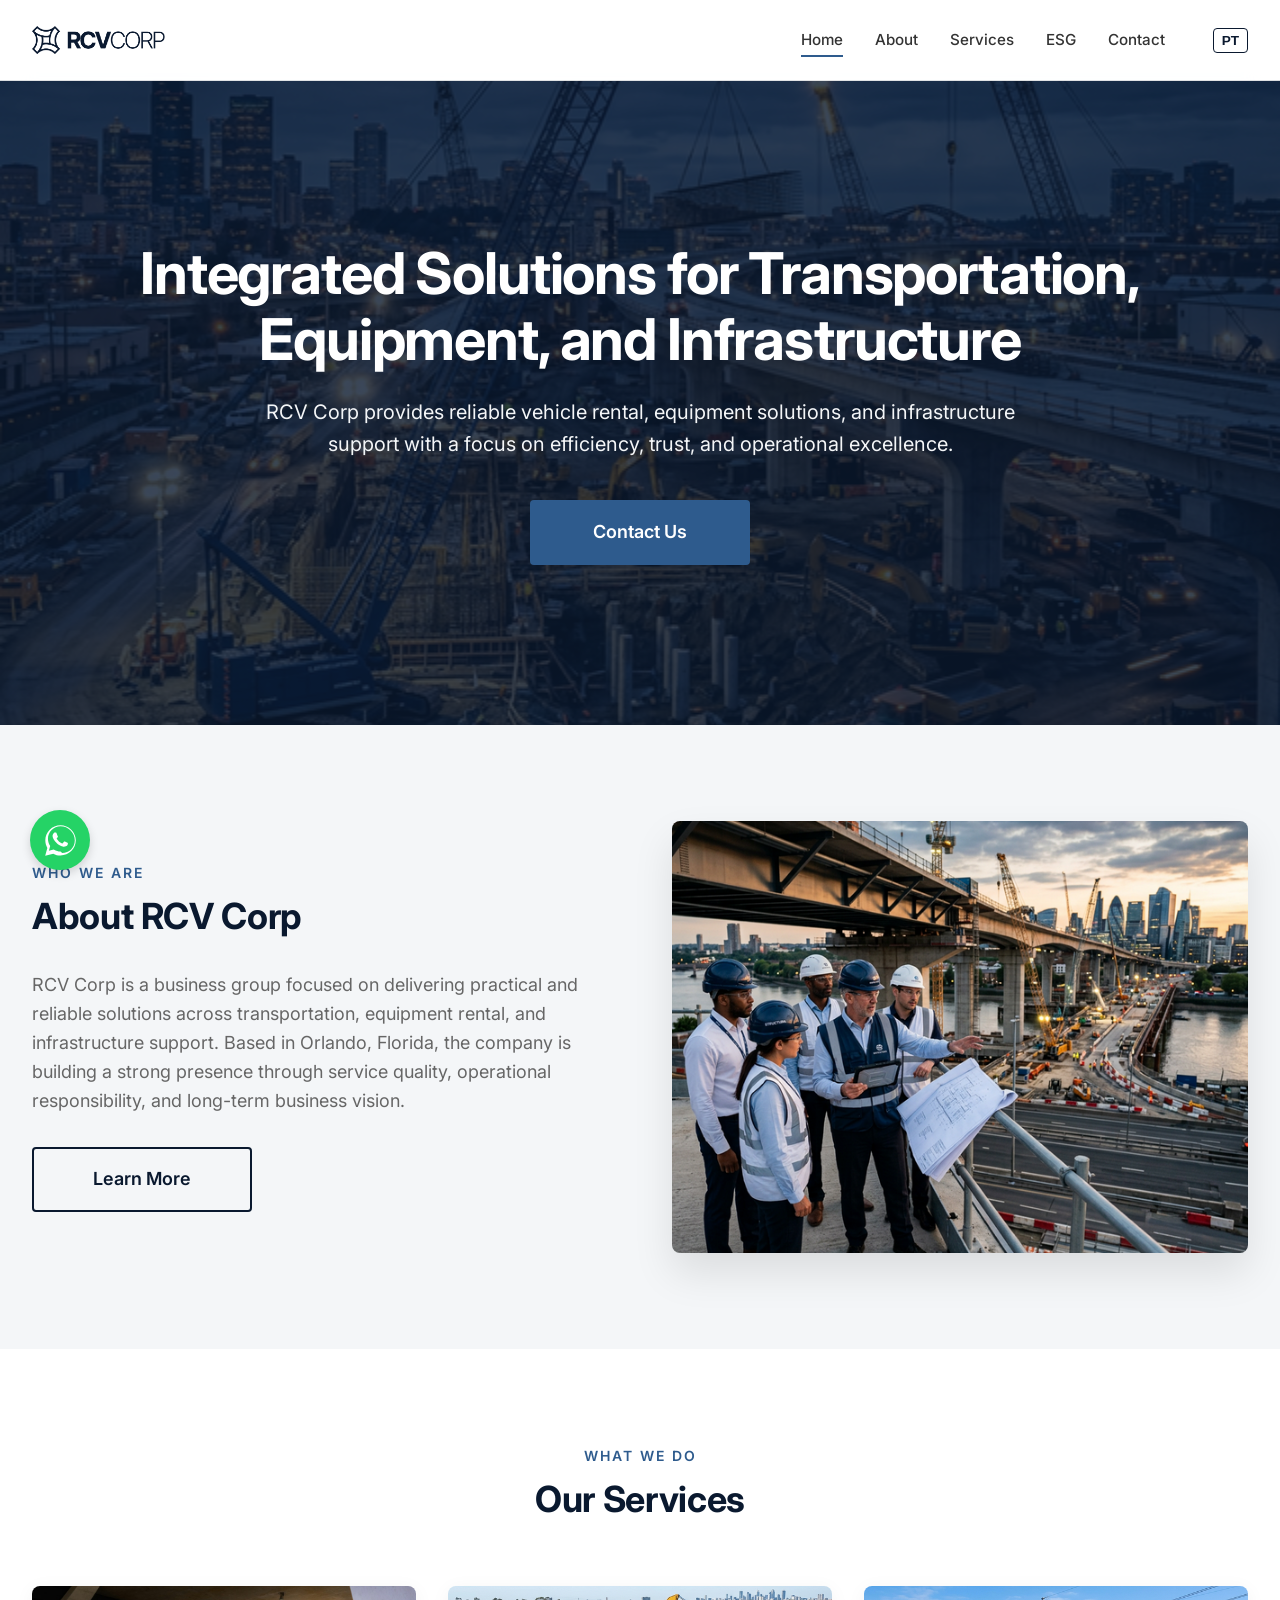
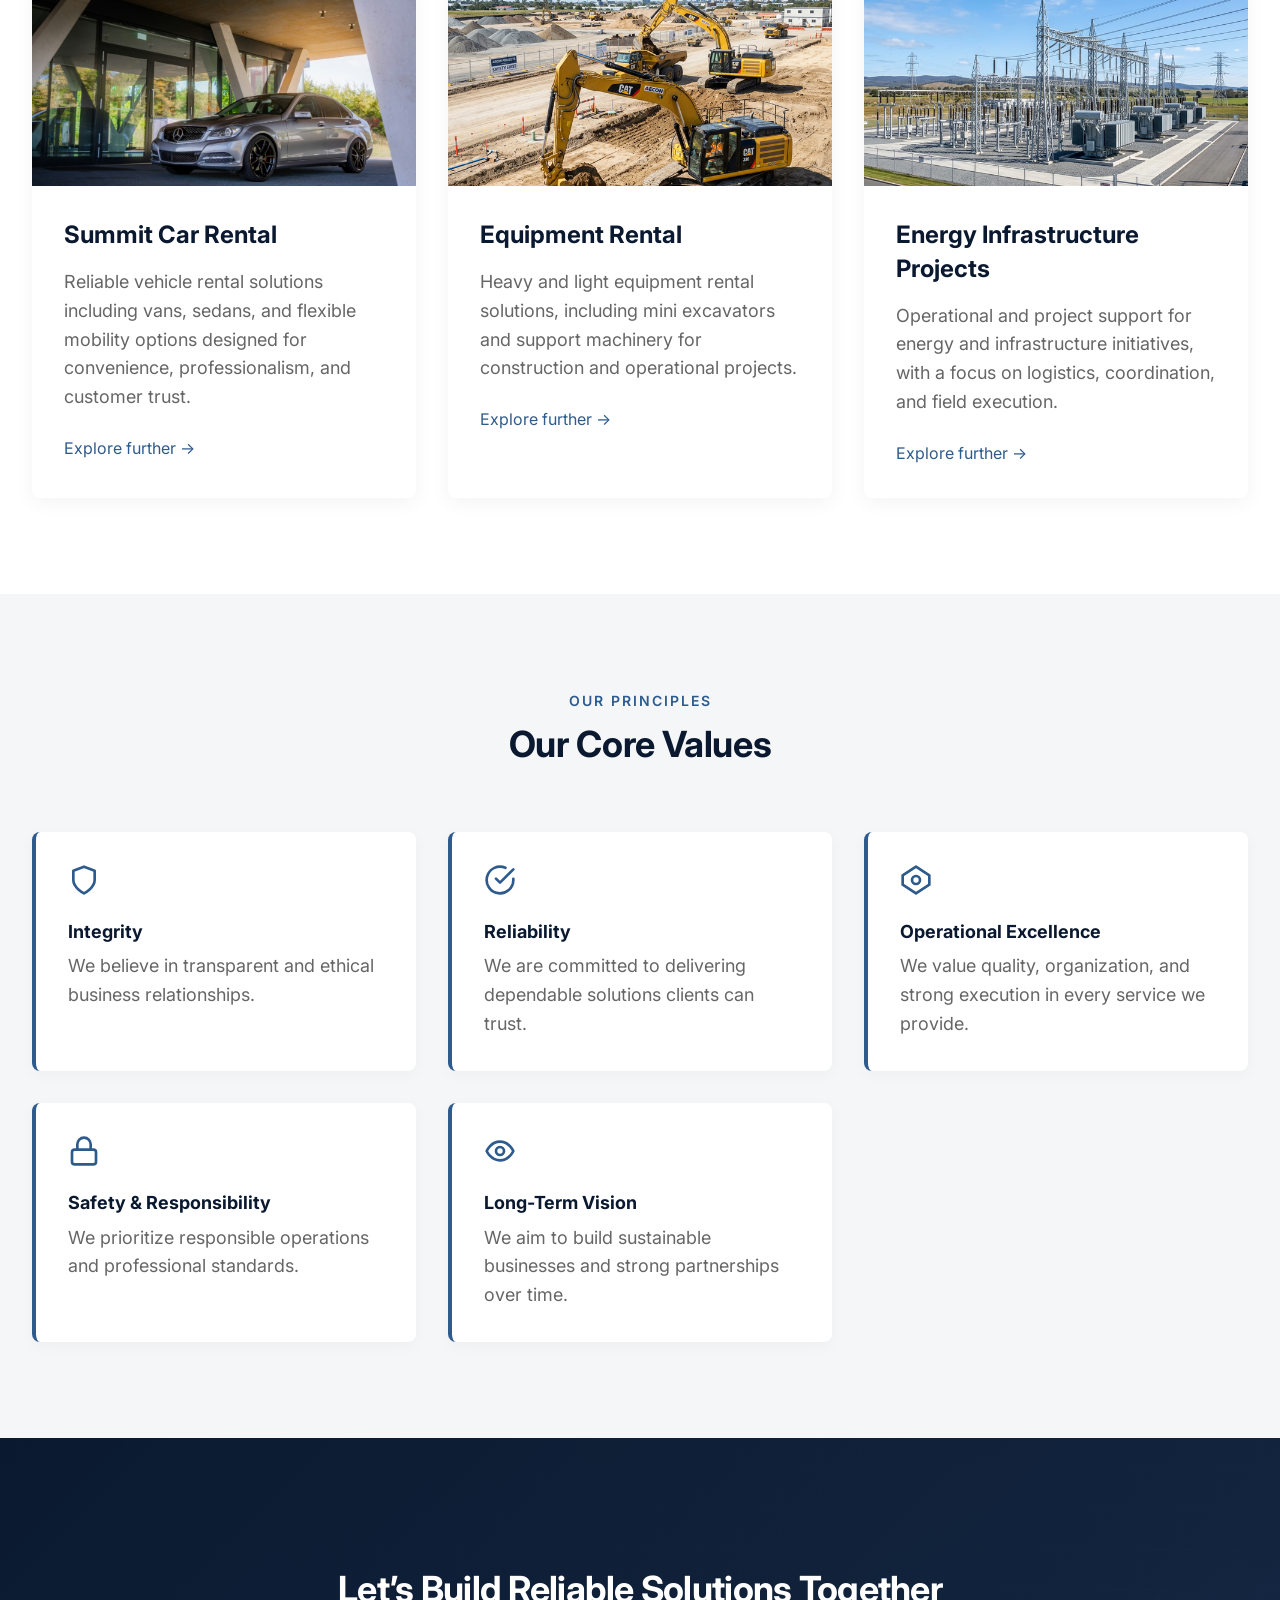
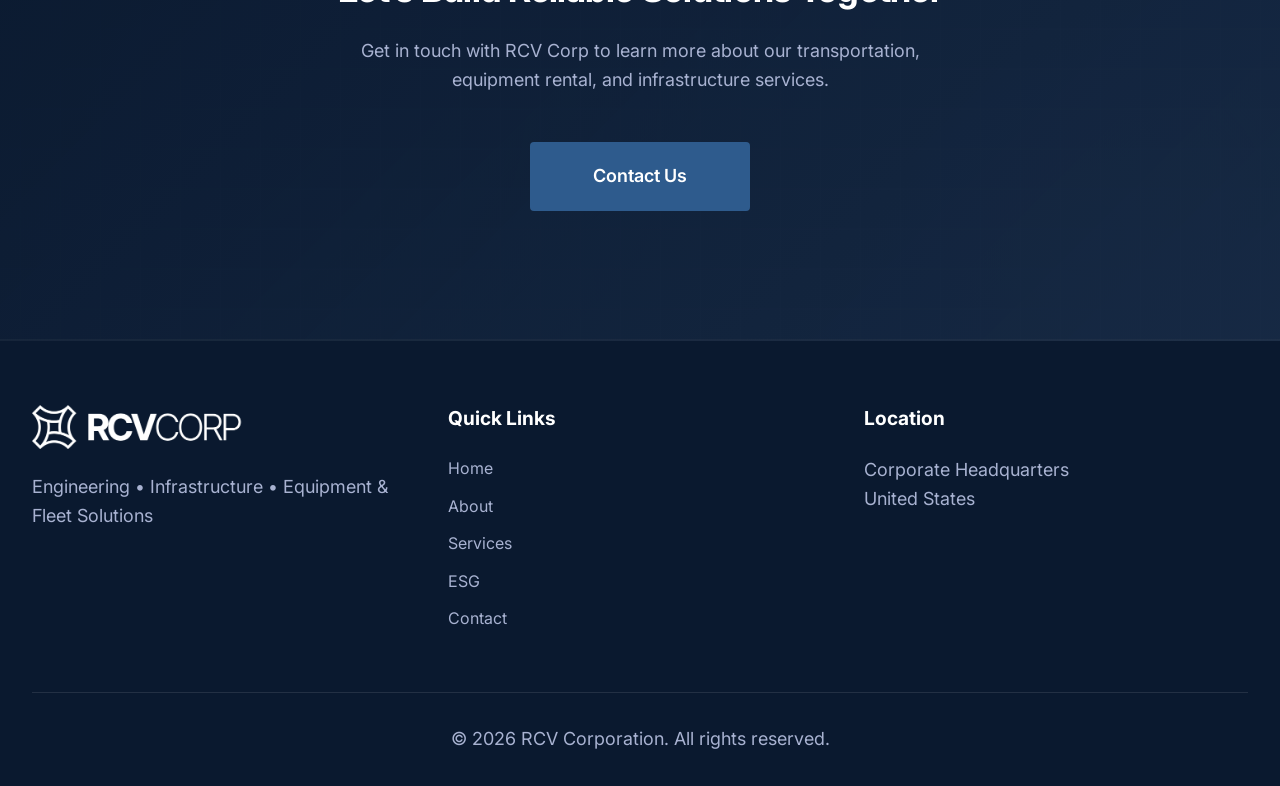
==== index.html @ 4ef2f4cd "summit" ====
<!DOCTYPE html>
<html lang="en">
<head>
  <meta charset="UTF-8">
  <meta name="viewport" content="width=device-width, initial-scale=1.0">
  <title>RCV Corporation - Engineering, Infrastructure & Operations</title>
  <meta name="description" content="Professional solutions in infrastructure, engineering, equipment rental, and operational support for energy and construction projects.">
  <link rel="stylesheet" href="styles.css">
</head>
<body>

  <!-- Header -->
  <header>
    <div class="container nav-container">
      <a href="index.html" class="logo"><img src="images/logo-dark.png" alt="RCV Corp"></a>
      <button class="mobile-menu-btn" aria-label="Toggle Menu">☰</button>
      <nav class="nav-links">
        <a href="index.html" class="active" data-i18n="nav_home">Home</a>
        <a href="about.html" data-i18n="nav_about">About</a>
        <div class="dropdown">
          <a href="services.html" data-i18n="nav_services" style="display: flex; align-items: center; gap: 4px;">Services <svg style="width: 10px; height: 10px; fill: currentColor; margin-top: 2px;" xmlns="http://www.w3.org/2000/svg" viewBox="0 0 320 512"><path d="M137.4 374.6c12.5 12.5 32.8 12.5 45.3 0l128-128c9.2-9.2 11.9-22.9 6.9-34.9s-16.6-19.8-29.6-19.8L32 192c-12.9 0-24.6 7.8-29.6 19.8s-2.2 25.7 6.9 34.9l128 128z"/></svg></a>
          <div class="dropdown-content">
            <a href="summit.html" data-i18n="nav_srv_summit">Summit</a>
            <a href="services.html#equipment" data-i18n="nav_srv_equip">RCV Corp Equipment Rental</a>
            <a href="services.html#infrastructure" data-i18n="nav_srv_infra">RCV Infrastructure and Engineering</a>
            <a href="services.html#energy" data-i18n="nav_srv_energy">RCV Energy Projects</a>
          </div>
        </div>
        <a href="esg.html" data-i18n="nav_esg">ESG</a>
        <a href="contact.html" data-i18n="nav_contact">Contact</a>
        <button class="lang-toggle">PT</button>
      </nav>
    </div>
  </header>

  <!-- Hero Section -->
  <section class="hero" style="margin-top: 80px; position: relative; padding: 10rem 0; background: linear-gradient(rgba(10, 25, 47, 0.8), rgba(10, 25, 47, 0.8)), url('images/hero_home.png') center/cover; color: var(--white); text-align: center;">
    <div class="container fade-in-up">
      <h1 class="hero-title" data-i18n="hero_title" style="color: var(--white); margin-bottom: 1.5rem; margin-left: auto; margin-right: auto; width: 100%;">
        Engineering • Infrastructure • Equipment & Fleet Solutions
      </h1>
      <p class="hero-subtitle" data-i18n="hero_subtitle" style="max-width: 800px; margin: 0 auto 2.5rem; color: var(--light-gray);">
        Professional solutions in infrastructure, engineering, equipment rental, and operational support for energy and construction projects.
      </p>
      <div class="hero-buttons" style="display: flex; gap: 1rem; justify-content: center; flex-wrap: wrap;">
        <a href="contact.html" class="btn btn-primary btn-lg" data-i18n="btn_contact" style="background-color: var(--accent);">Contact Us</a>
      </div>
    </div>
  </section>

  <!-- Company Overview Section -->
  <section class="bg-light">
    <div class="container">
      <div class="grid-2 align-center gap-4">
        <div class="fade-in-up">
          <span class="section-subtitle" data-i18n="home_who">Who We Are</span>
          <h2 class="section-title" data-i18n="home_about_title">About RCV Corporation</h2>
          <p data-i18n="home_about_text_1" style=" color: var(--text-muted); margin-bottom: 2rem;">
            RCV Corp is a business group focused on delivering practical and reliable solutions across transportation, equipment rental, and infrastructure support. Based in Orlando, Florida, the company is building a strong presence through service quality, operational responsibility, and long-term business vision.
          </p>
          <a href="about.html" class="btn btn-outline" data-i18n="btn_learn_more">Learn More</a>
        </div>
        <div class="fade-in-up" style="border-radius: 8px; overflow: hidden; box-shadow: 0 20px 40px rgba(0,0,0,0.1);">
          <img src="images/company_overview.png" alt="RCV Corporation Overview" style="width: 100%; height: auto; object-fit: cover; aspect-ratio: 4/3;">
        </div>
      </div>
    </div>
  </section>

  <!-- Services Overview Section -->
  <section>
    <div class="container">
      <div class="text-center fade-in-up" style="margin-bottom: 4rem;">
        <span class="section-subtitle" data-i18n="home_what">What We Do</span>
        <h2 class="section-title" data-i18n="home_services_title">Our Services</h2>
      </div>
      
      <div class="grid-3">
        
        <!-- Service 1 -->
        <div class="service-card fade-in-up" style="background: var(--white); border-radius: 8px; overflow: hidden; box-shadow: 0 4px 20px rgba(0,0,0,0.05); transition: var(--transition);">
          <img src="images/service_fleet.jpg" alt="Summit Car Rental" style="height: 200px; width: 100%; object-fit: cover;">
          <div style="padding: 2rem;">
            <h3 data-i18n="srv_car_title" style="margin-bottom: 1rem;">Summit Car Rental</h3>
            <p data-i18n="srv_car_text" style="color: var(--text-muted); margin-bottom: 1.5rem;">Reliable vehicle rental solutions including vans, sedans, and flexible mobility options designed for convenience, professionalism, and customer trust.</p>
            <a href="summit.html" data-i18n="explore_further" style="color: var(--accent);">Explore further &rarr;</a>
          </div>
        </div>

        <!-- Service 2 -->
        <div class="service-card fade-in-up" style="background: var(--white); border-radius: 8px; overflow: hidden; box-shadow: 0 4px 20px rgba(0,0,0,0.05); transition: var(--transition); transition-delay: 0.1s;">
          <img src="images/service_equip.png" alt="Equipment Rental" style="height: 200px; width: 100%; object-fit: cover;">
          <div style="padding: 2rem;">
            <h3 data-i18n="srv_equip_title" style="margin-bottom: 1rem;">Equipment Rental</h3>
            <p data-i18n="srv_equip_text" style="color: var(--text-muted); margin-bottom: 1.5rem;">Heavy and light equipment rental solutions, including mini excavators and support machinery for construction, operational, and field projects.</p>
            <a href="services.html" data-i18n="explore_further" style="color: var(--accent);">Explore further &rarr;</a>
          </div>
        </div>

        <!-- Service 3 -->
        <div class="service-card fade-in-up" style="background: var(--white); border-radius: 8px; overflow: hidden; box-shadow: 0 4px 20px rgba(0,0,0,0.05); transition: var(--transition); transition-delay: 0.2s;">
          <img src="images/service_energy.png" alt="Energy Infrastructure Projects" style="height: 200px; width: 100%; object-fit: cover;">
          <div style="padding: 2rem;">
            <h3 data-i18n="srv_energy_proj_title" style="margin-bottom: 1rem;">Energy Infrastructure Projects</h3>
            <p data-i18n="srv_energy_proj_text" style="color: var(--text-muted); margin-bottom: 1.5rem;">Operational and project support for energy and infrastructure initiatives, with a focus on logistics, coordination, and field execution.</p>
            <a href="services.html" data-i18n="explore_further" style="color: var(--accent);">Explore further &rarr;</a>
          </div>
        </div>

      </div>
    </div>
  </section>

  <!-- Corporate Values Section -->
  <section class="bg-light" style="padding: 6rem 0;">
    <div class="container fade-in-up">
      <div class="text-center" style="margin-bottom: 4rem;">
        <span class="section-subtitle" data-i18n="home_principles">Our Principles</span>
        <h2 class="section-title" data-i18n="home_values_title">Our Core Values</h2>
      </div>
      
      <div class="grid-3">
        <div class="value-card" style="padding: 2rem; background: var(--white); border-radius: 8px; border-left: 4px solid var(--accent); box-shadow: 0 4px 15px rgba(0,0,0,0.03);">
          <svg viewBox="0 0 24 24" style="width:32px;height:32px;fill:none;stroke:var(--accent);stroke-width:2;stroke-linecap:round;stroke-linejoin:round;margin-bottom:1rem;"><path d="M12 22s8-4 8-10V5l-8-3-8 3v7c0 6 8 10 8 10z"></path></svg>
          <h4 data-i18n="val_integrity" style=" margin-bottom: 0.5rem;">Integrity</h4>
          <p data-i18n="val_integrity_text" style="color: var(--text-muted);">We believe in transparent and ethical business relationships.</p>
        </div>
        <div class="value-card" style="padding: 2rem; background: var(--white); border-radius: 8px; border-left: 4px solid var(--accent); box-shadow: 0 4px 15px rgba(0,0,0,0.03);">
          <svg viewBox="0 0 24 24" style="width:32px;height:32px;fill:none;stroke:var(--accent);stroke-width:2;stroke-linecap:round;stroke-linejoin:round;margin-bottom:1rem;"><path d="M22 11.08V12a10 10 0 1 1-5.93-9.14"></path><polyline points="22 4 12 14.01 9 11.01"></polyline></svg>
          <h4 data-i18n="val_reliability" style=" margin-bottom: 0.5rem;">Reliability</h4>
          <p data-i18n="val_reliability_text" style="color: var(--text-muted);">We are committed to delivering dependable solutions clients can trust.</p>
        </div>
        <div class="value-card" style="padding: 2rem; background: var(--white); border-radius: 8px; border-left: 4px solid var(--accent); box-shadow: 0 4px 15px rgba(0,0,0,0.03);">
          <svg viewBox="0 0 24 24" style="width:32px;height:32px;fill:none;stroke:var(--accent);stroke-width:2;stroke-linecap:round;stroke-linejoin:round;margin-bottom:1rem;"><polygon points="12 2 22 8.5 22 15.5 12 22 2 15.5 2 8.5 12 2"></polygon><circle cx="12" cy="12" r="3"></circle></svg>
          <h4 data-i18n="val_op_exc" style=" margin-bottom: 0.5rem;">Operational Excellence</h4>
          <p data-i18n="val_op_exc_text" style="color: var(--text-muted);">We value quality, organization, and strong execution in every service we provide.</p>
        </div>
        <div class="value-card" style="padding: 2rem; background: var(--white); border-radius: 8px; border-left: 4px solid var(--accent); box-shadow: 0 4px 15px rgba(0,0,0,0.03);">
          <svg viewBox="0 0 24 24" style="width:32px;height:32px;fill:none;stroke:var(--accent);stroke-width:2;stroke-linecap:round;stroke-linejoin:round;margin-bottom:1rem;"><rect x="3" y="11" width="18" height="11" rx="2" ry="2"></rect><path d="M7 11V7a5 5 0 0 1 10 0v4"></path></svg>
          <h4 data-i18n="val_safety" style=" margin-bottom: 0.5rem;">Safety & Responsibility</h4>
          <p data-i18n="val_safety_text" style="color: var(--text-muted);">We prioritize responsible operations and professional standards.</p>
        </div>
        <div class="value-card" style="padding: 2rem; background: var(--white); border-radius: 8px; border-left: 4px solid var(--accent); box-shadow: 0 4px 15px rgba(0,0,0,0.03);">
          <svg viewBox="0 0 24 24" style="width:32px;height:32px;fill:none;stroke:var(--accent);stroke-width:2;stroke-linecap:round;stroke-linejoin:round;margin-bottom:1rem;"><path d="M2 12s3-7 10-7 10 7 10 7-3 7-10 7-10-7-10-7z"></path><circle cx="12" cy="12" r="3"></circle></svg>
          <h4 data-i18n="val_vision" style=" margin-bottom: 0.5rem;">Long-Term Vision</h4>
          <p data-i18n="val_vision_text" style="color: var(--text-muted);">We aim to build sustainable businesses and strong partnerships over time.</p>
        </div>
      </div>
    </div>
  </section>

  <!-- CTA Section -->
  <section class="cta-section">
    <div class="container fade-in-up">
      <h2 class="cta-title" data-i18n="cta_title">Let's Build Reliable Solutions Together</h2>
      <p class="cta-text" data-i18n="cta_text">
        Get in touch with RCV Corp to learn more about our transportation, equipment rental, and infrastructure services.
      </p>
      <a href="contact.html" data-i18n="btn_contact" class="btn btn-primary btn-cta">Contact Us</a>
    </div>
  </section>

  <!-- Footer -->
  <footer>
    <div class="container">
      <div class="footer-grid">
        <div class="footer-col">
          <img src="images/logo-light.png" alt="RCV Corp" style="height: 44px; width: auto; margin-bottom: 1.5rem; display: block;">
          <p data-i18n="footer_tagline">Engineering • Infrastructure • Equipment & Fleet Solutions</p>
        </div>
        <div class="footer-col">
          <h4 data-i18n="footer_links">Quick Links</h4>
          <div class="footer-links">
            <a href="index.html" data-i18n="nav_home">Home</a>
            <a href="about.html" data-i18n="nav_about">About</a>
            <a href="services.html" data-i18n="nav_services">Services</a>
            <a href="esg.html" data-i18n="nav_esg">ESG</a>
            <a href="contact.html" data-i18n="nav_contact">Contact</a>
          </div>
        </div>
        <div class="footer-col">
          <h4 data-i18n="footer_location">Location</h4>
          <p data-i18n="footer_address">Corporate Headquarters<br>United States</p>
        </div>
      </div>
      <div class="footer-bottom">
        <p data-i18n="footer_rights">&copy; 2026 RCV Corporation. All rights reserved.</p>
      </div>
    </div>
  </footer>

  <!-- WhatsApp Widget -->
  <a href="https://wa.me/15551234567" class="whatsapp-widget" target="_blank" rel="noopener noreferrer" aria-label="Chat on WhatsApp">
    <svg xmlns="http://www.w3.org/2000/svg" viewBox="0 0 448 512"><path d="M380.9 97.1C339 55.1 283.2 32 223.9 32c-122.4 0-222 99.6-222 222 0 39.1 10.2 77.3 29.6 111L0 480l117.7-30.9c32.4 17.7 68.9 27 106.1 27h.1c122.3 0 224.1-99.6 224.1-222 0-59.3-25.2-115-67.1-157zM223.9 416.3c-32.9 0-65.1-8.9-93.3-25.6l-6.7-4-69.4 18.2 18.6-67.6-4.4-7c-18.4-29.2-28-63.1-28-98.3 0-101.4 82.5-184 184-184 55.7 0 108.1 21.7 147.5 61.1 39.4 39.4 61.1 91.8 61.1 147.5 0 101.4-82.5 184-184.1 184zM324.7 289.8c-5.5-2.8-32.6-16.1-37.7-18-5.1-1.9-8.8-2.8-12.5 2.8-3.7 5.5-14.3 18-17.5 21.7-3.2 3.7-6.5 4.1-12 1.4-5.5-2.8-23.3-8.6-44.4-27.5-16.4-14.7-27.5-32.9-30.7-38.4-3.2-5.5-.3-8.5 2.5-11.2 2.5-2.5 5.5-6.5 8.3-9.7 2.8-3.2 3.7-5.5 5.5-9.2 1.8-3.7.9-7-4.1-12.5-1.4-1.4-12.5-30.1-17.1-41.2-4.5-10.8-9.1-9.3-12.5-9.5-3.2-.2-6.9-.2-10.6-.2-3.7 0-9.7 1.4-14.7 6.9-5 5.5-19.3 18.9-19.3 46 0 27.1 19.8 53.3 22.5 57 2.8 3.7 38.9 59.5 94.2 83.3 13.2 5.7 23.5 9.1 31.6 11.6 13.2 4.2 25.2 3.6 34.8 2.2 10.6-1.6 32.6-13.3 37.2-26.2 4.6-12.9 4.6-24 3.2-26.2-1.4-2.2-5.1-3.6-10.6-6.4z"/></svg>
  </a>

  <script src="translations.js"></script>
  <script src="script.js"></script>
</body>
</html>
---- styles.css ----
@import url('https://fonts.googleapis.com/css2?family=Inter:wght@300;400;500;600;700;800&display=swap');

:root {
  --primary: #0a192f;
  --secondary: #172a45;
  --accent: #2e5b8d;
  --light-gray: #f4f6f8;
  --medium-gray: #a8b2d1;
  --white: #ffffff;
  --text-main: #333333;
  --text-muted: #666666;
  --transition: all 0.3s cubic-bezier(0.4, 0, 0.2, 1);
  --font-main: 'Inter', sans-serif;
}

* {
  margin: 0;
  padding: 0;
  box-sizing: border-box;
}

html {
  scroll-behavior: smooth;
}

body {
  font-family: var(--font-main);
  background-color: var(--white);
  color: var(--text-main);
  line-height: 1.6;
  overflow-x: hidden;
}

h1, h2, h3, h4, h5, h6 {
  color: var(--primary);
  font-weight: 700;
  line-height: 1.2;
  text-wrap: balance;
}

h1, .text-h1 {
  font-size: clamp(2rem, 5vw, 3.5rem);
  line-height: 1.15;
  letter-spacing: -0.02em;
}

h2, .text-h2 {
  font-size: clamp(1.75rem, 4vw, 2.25rem);
  line-height: 1.3;
  letter-spacing: -0.01em;
}

h3, .text-h3 {
  font-size: clamp(1.25rem, 3vw, 1.5rem);
  line-height: 1.4;
}

h4, .text-h4 {
  font-size: 1.125rem;
  line-height: 1.4;
}

p, .text-body {
  font-size: clamp(1rem, 1.5vw, 1.125rem);
  line-height: 1.6;
}

small, .text-small {
  font-size: 0.875rem;
  line-height: 1.5;
  color: var(--text-muted);
}

a {
  text-decoration: none;
  color: inherit;
  transition: var(--transition);
}

ul {
  list-style: none;
}

img {
  max-width: 100%;
  height: auto;
  display: block;
}

.container {
  width: 100%;
  max-width: 1280px;
  margin: 0 auto;
  padding: 0 2rem;
}

/* Typography */
.text-center { text-align: center; }
.section-subtitle {
  display: block;
  font-size: 0.875rem;
  font-weight: 600;
  text-transform: uppercase;
  letter-spacing: 2px;
  color: var(--accent);
  margin-bottom: 0.5rem;
}

.section-title {
  font-size: clamp(1.75rem, 4vw, 2.25rem);
  margin-bottom: 2rem;
  position: relative;
  text-wrap: balance;
}

h1.section-title {
  font-size: clamp(2rem, 5vw, 3.5rem);
}

.hero-title {
  font-size: clamp(2rem, 4.5vw, 4rem);
  line-height: 1.15;
  letter-spacing: -0.02em;
}

.hero-subtitle {
  font-size: clamp(1.125rem, 2vw, 1.25rem);
  line-height: 1.6;
  text-wrap: balance;
}


/* Buttons */
.btn {
  display: inline-flex;
  align-items: center;
  justify-content: center;
  padding: 1rem 2rem;
  font-size: 1.125rem;
  font-weight: 600;
  border-radius: 4px;
  cursor: pointer;
  border: none;
  transition: var(--transition);
  text-align: center;
  min-width: 220px;
}

.btn-primary {
  background-color: var(--primary);
  color: var(--white);
}

.btn-primary:hover {
  background-color: var(--accent);
  transform: translateY(-2px);
  box-shadow: 0 4px 12px rgba(10, 25, 47, 0.2);
}

.btn-outline {
  background-color: transparent;
  color: var(--primary);
  border: 2px solid var(--primary);
}

.btn-outline:hover {
  background-color: var(--primary);
  color: var(--white);
}

.btn-lg {
  padding: 1.125rem 2.5rem;
  font-size: 1.125rem;
}

.btn-outline-light {
  border-color: rgba(255,255,255,0.4);
  color: var(--white);
}

.btn-outline-light:hover {
  background-color: var(--white);
  color: var(--primary);
  border-color: var(--white);
}

/* Header & Nav */
header {
  position: fixed;
  top: 0;
  left: 0;
  width: 100%;
  background-color: rgba(255, 255, 255, 0.85);
  backdrop-filter: blur(16px);
  -webkit-backdrop-filter: blur(16px);
  z-index: 1000;
  border-bottom: 1px solid rgba(0,0,0,0.05);
  box-shadow: none;
  transition: var(--transition);
}

header.scrolled {
  padding: 0;
  box-shadow: 0 4px 6px rgba(0,0,0,0.05);
}

.nav-container {
  display: flex;
  justify-content: space-between;
  align-items: center;
  height: 80px;
}

.logo {
  display: flex;
  align-items: center;
}

.logo img {
  height: 28px;
  width: auto;
}

.nav-links {
  display: flex;
  gap: 2rem;
}

.nav-links a {
  font-weight: 500;
  font-size: 0.95rem;
  position: relative;
}

.nav-links a::after {
  content: '';
  position: absolute;
  width: 0;
  height: 2px;
  bottom: -4px;
  left: 0;
  background-color: var(--accent);
  transition: var(--transition);
}

.nav-links a:hover::after,
.nav-links a.active::after {
  width: 100%;
}

/* Dropdown */
.dropdown {
  position: relative;
  display: inline-block;
}

.dropdown-content {
  display: none;
  position: absolute;
  top: 100%;
  left: 0;
  background-color: var(--white);
  min-width: 250px;
  box-shadow: 0 8px 16px rgba(0,0,0,0.1);
  z-index: 1000;
  border-radius: 4px;
  overflow: hidden;
  padding: 0.5rem 0;
}

.dropdown:hover .dropdown-content {
  display: block;
}

.dropdown-content a {
  color: var(--text-main);
  padding: 12px 16px;
  text-decoration: none;
  display: block;
  font-size: 0.9rem;
}

.dropdown-content a::after {
  content: none !important;
}

.dropdown-content a:hover {
  background-color: var(--light-gray);
  color: var(--accent);
}

.mobile-menu-btn {
  display: none;
  background: none;
  border: none;
  font-size: 1.5rem;
  cursor: pointer;
  color: var(--primary);
}

/* Global Sections */
section {
  padding: 6rem 0;
}

.bg-light {
  background-color: var(--light-gray);
}

/* CTA Section */
.cta-section {
  position: relative;
  background-color: var(--primary);
  color: var(--white);
  text-align: center;
  padding: 8rem 2rem;
  border-bottom: 2px solid rgba(255,255,255,0.05);
  /* Overlay + Grid Lines + Glowing Depth */
  background-image:
    linear-gradient(135deg, rgba(10, 25, 47, 0.96) 0%, rgba(23, 42, 69, 0.88) 100%),
    linear-gradient(rgba(255,255,255,0.04) 1px, transparent 1px),
    linear-gradient(90deg, rgba(255,255,255,0.04) 1px, transparent 1px),
    radial-gradient(circle at 15% 50%, rgba(46, 91, 141, 0.2) 0%, transparent 60%),
    radial-gradient(circle at 85% 80%, rgba(46, 91, 141, 0.15) 0%, transparent 50%);
  background-size: 100% 100%, 40px 40px, 40px 40px, 100% 100%, 100% 100%;
  background-position: center;
  overflow: hidden;
}

.cta-title {
  color: var(--white);
  margin-bottom: 1.5rem;
  letter-spacing: -0.02em;
}

.cta-text {
  color: var(--medium-gray);
  max-width: 600px;
  margin: 0 auto 3rem;
  font-size: 1.125rem;
}

.btn-cta {
  background-color: var(--accent);
  color: var(--white);
  padding: 1.25rem 3rem;
  font-size: 1.125rem;
  border-radius: 4px;
}
.btn-cta:hover {
  background-color: var(--white);
  color: var(--primary);
}

/* Footer */
footer {
  background-color: var(--primary);
  color: var(--white);
  padding: 4rem 0 2rem;
}

.footer-grid {
  display: grid;
  grid-template-columns: repeat(auto-fit, minmax(250px, 1fr));
  gap: 2rem;
  margin-bottom: 3rem;
}

.footer-col h4 {
  color: var(--white);
  font-size: 1.2rem;
  margin-bottom: 1.5rem;
}

.footer-col p {
  color: var(--medium-gray);
  margin-bottom: 1rem;
}

.footer-links a {
  display: block;
  color: var(--medium-gray);
  margin-bottom: 0.75rem;
}

.footer-links a:hover {
  color: var(--white);
  padding-left: 5px;
}

.footer-bottom {
  text-align: center;
  border-top: 1px solid rgba(255,255,255,0.1);
  padding-top: 2rem;
  color: var(--medium-gray);
  font-size: 0.875rem;
}

/* Animations */
.fade-in-up {
  opacity: 0;
  transform: translateY(30px);
  transition: opacity 0.8s ease-out, transform 0.8s ease-out;
}

.fade-in-up.appear {
  opacity: 1;
  transform: translateY(0);
}

/* Responsive */
@media (max-width: 768px) {
  .nav-links {
    display: none;
    position: absolute;
    top: 80px;
    left: 0;
    width: 100%;
    background: rgba(255, 255, 255, 0.98);
    backdrop-filter: blur(16px);
    -webkit-backdrop-filter: blur(16px);
    flex-direction: column;
    padding: 2rem;
    box-shadow: 0 10px 30px rgba(0,0,0,0.1);
    border-top: 1px solid rgba(0,0,0,0.05);
  }
  
  .nav-links.active {
    display: flex;
  }
  
  .dropdown-content {
    position: static;
    display: none;
    box-shadow: none;
    padding-left: 1rem;
    min-width: 100%;
    background: transparent;
  }
  
  .dropdown.active .dropdown-content {
    display: block;
  }
  
  .mobile-menu-btn {
    display: block;
  }

  .section-title {
    font-size: 2rem;
  }
}

@media (max-width: 600px) {
  .hero-buttons {
    flex-direction: column;
    width: 100%;
    padding: 0 1rem;
  }
  .hero-buttons .btn {
    width: 100%;
  }
  .service-card {
    margin-bottom: 1.5rem;
  }
  section {
    padding: 4rem 0;
  }
}

/* Responsive Grids */
.grid-2, .grid-3, .grid-4 {
  display: grid;
  gap: 2rem;
}

.grid-2 { grid-template-columns: repeat(2, 1fr); align-items: center; }
.grid-2.gap-4 { gap: 4rem; }
.grid-3 { grid-template-columns: repeat(auto-fit, minmax(300px, 1fr)); }
.grid-4 { grid-template-columns: repeat(auto-fit, minmax(280px, 1fr)); }

@media (max-width: 900px) {
  .grid-2 {
    grid-template-columns: 1fr;
    gap: 2rem;
  }
}

/* WhatsApp Widget */
.whatsapp-widget {
  position: fixed;
  bottom: 30px;
  left: 30px;
  width: 60px;
  height: 60px;
  background-color: #25d366;
  color: white;
  border-radius: 50%;
  display: flex;
  align-items: center;
  justify-content: center;
  box-shadow: 0 4px 10px rgba(0,0,0,0.15);
  z-index: 1000;
  transition: transform 0.3s ease;
  text-decoration: none;
}
.whatsapp-widget:hover {
  transform: scale(1.1);
  color: white;
}
.whatsapp-widget svg {
  width: 35px;
  height: 35px;
  fill: currentColor;
}

/* Language Toggle */
.lang-toggle {
  background: none;
  border: 1px solid var(--primary);
  color: var(--primary);
  padding: 0.25rem 0.5rem;
  font-size: 0.85rem;
  font-weight: 600;
  border-radius: 4px;
  cursor: pointer;
  margin-left: 1rem;
  transition: var(--transition);
}
.lang-toggle:hover {
  background: var(--primary);
  color: var(--white);
}

@media (max-width: 768px) {
  .lang-toggle {
    margin-left: 0;
    margin-top: 1rem;
    align-self: flex-start;
  }
}
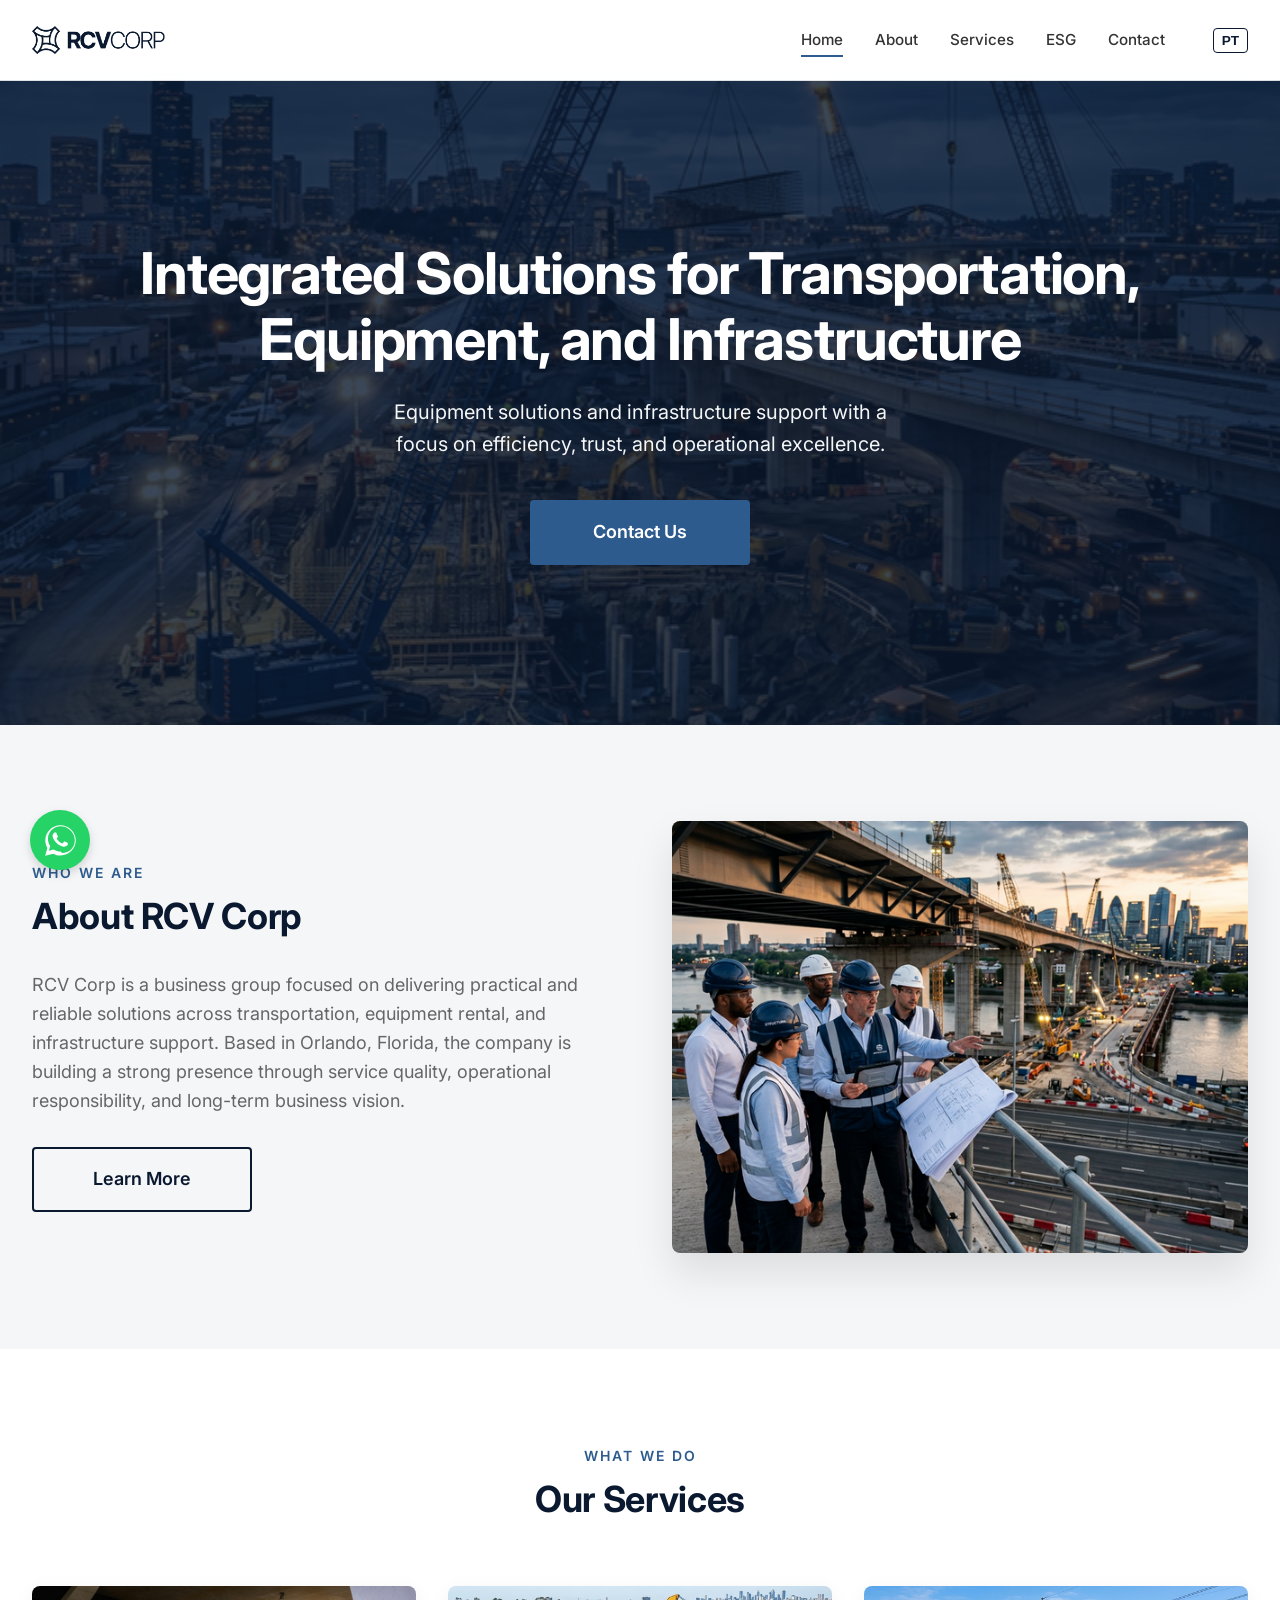
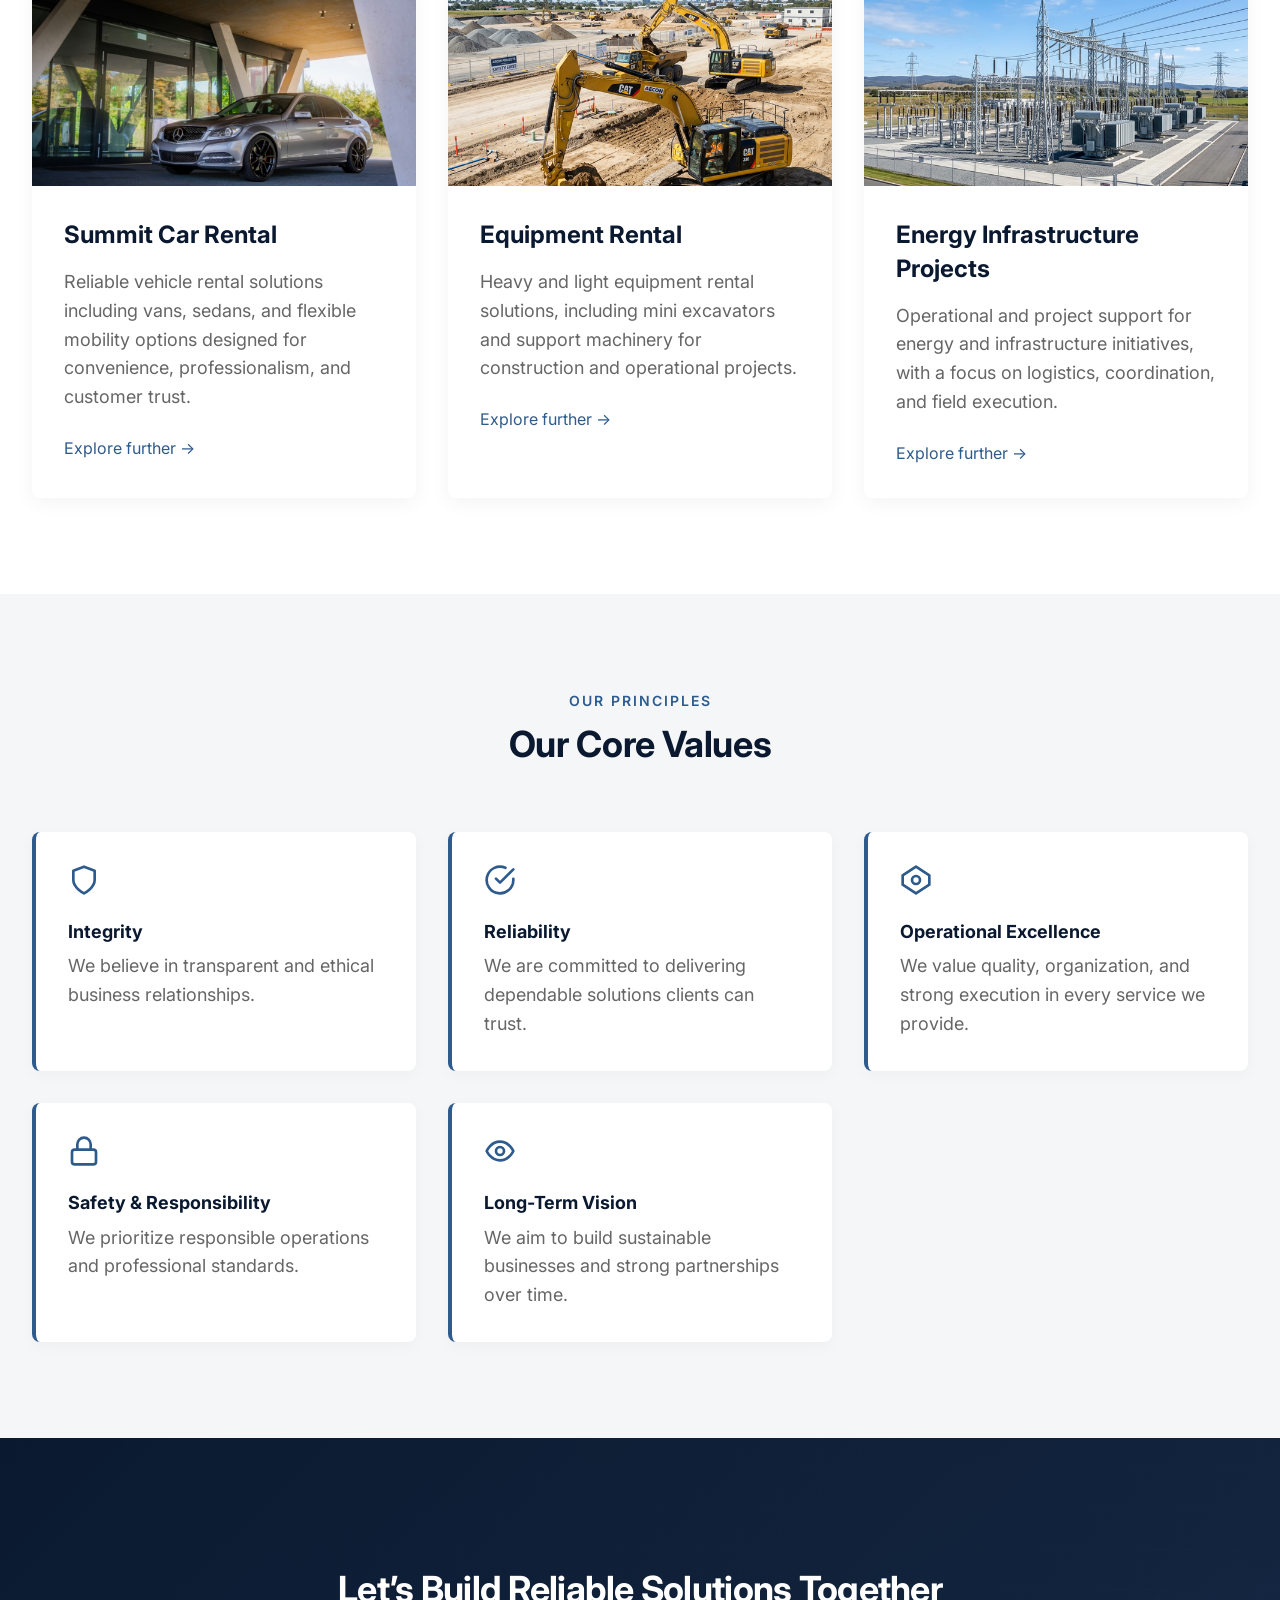
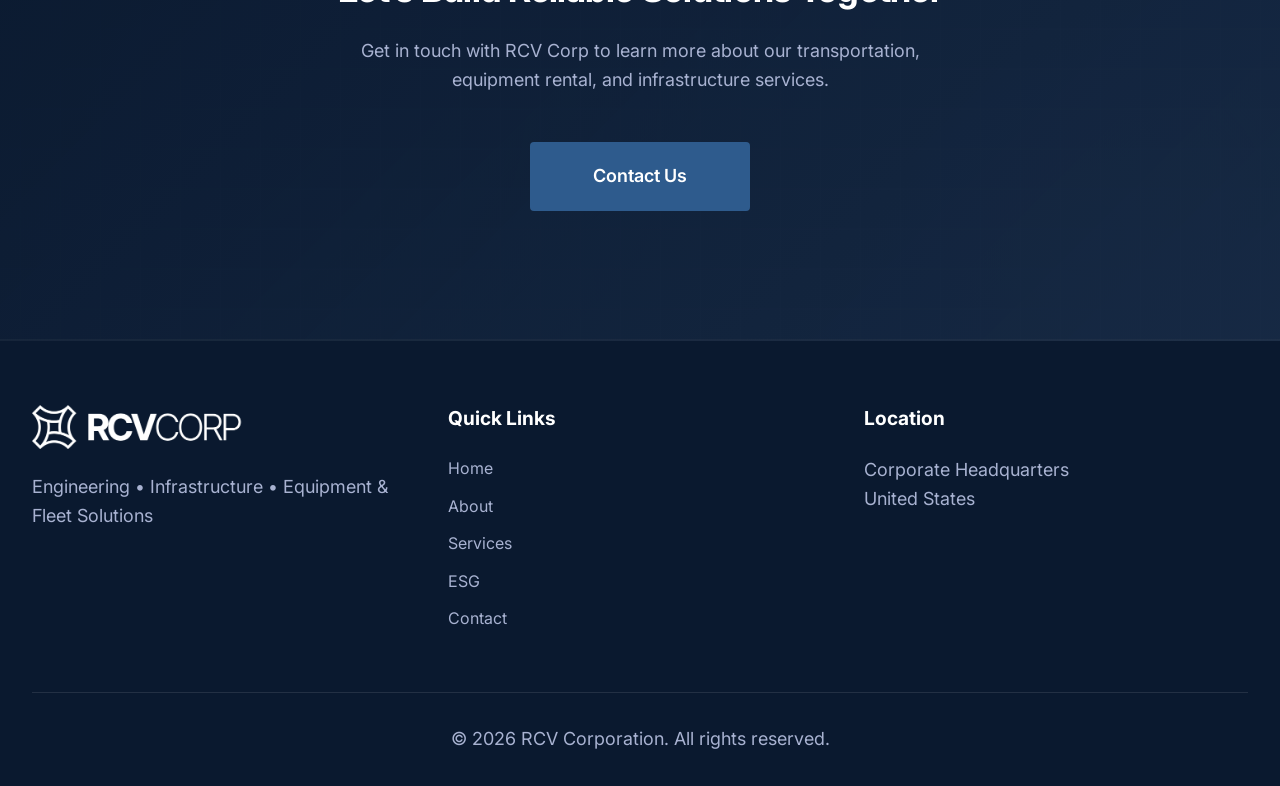
==== commit 9d99b232: "mar21 3:43pm" ====
--- a/index.html
+++ b/index.html
@@ -1,12 +1,15 @@
 <!DOCTYPE html>
 <html lang="en">
+
 <head>
   <meta charset="UTF-8">
   <meta name="viewport" content="width=device-width, initial-scale=1.0">
   <title>RCV Corporation - Engineering, Infrastructure & Operations</title>
-  <meta name="description" content="Professional solutions in infrastructure, engineering, equipment rental, and operational support for energy and construction projects.">
+  <meta name="description"
+    content="Professional solutions in infrastructure, engineering, equipment rental, and operational support for energy and construction projects.">
   <link rel="stylesheet" href="styles.css">
 </head>
+
 <body>
 
   <!-- Header -->
@@ -18,12 +21,18 @@
         <a href="index.html" class="active" data-i18n="nav_home">Home</a>
         <a href="about.html" data-i18n="nav_about">About</a>
         <div class="dropdown">
-          <a href="services.html" data-i18n="nav_services" style="display: flex; align-items: center; gap: 4px;">Services <svg style="width: 10px; height: 10px; fill: currentColor; margin-top: 2px;" xmlns="http://www.w3.org/2000/svg" viewBox="0 0 320 512"><path d="M137.4 374.6c12.5 12.5 32.8 12.5 45.3 0l128-128c9.2-9.2 11.9-22.9 6.9-34.9s-16.6-19.8-29.6-19.8L32 192c-12.9 0-24.6 7.8-29.6 19.8s-2.2 25.7 6.9 34.9l128 128z"/></svg></a>
+          <a href="javascript:void(0)" data-i18n="nav_services"
+            style="display: flex; align-items: center; gap: 4px;">Services <svg
+              style="width: 10px; height: 10px; fill: currentColor; margin-top: 2px;" xmlns="http://www.w3.org/2000/svg"
+              viewBox="0 0 320 512">
+              <path
+                d="M137.4 374.6c12.5 12.5 32.8 12.5 45.3 0l128-128c9.2-9.2 11.9-22.9 6.9-34.9s-16.6-19.8-29.6-19.8L32 192c-12.9 0-24.6 7.8-29.6 19.8s-2.2 25.7 6.9 34.9l128 128z" />
+            </svg></a>
           <div class="dropdown-content">
-            <a href="summit.html" data-i18n="nav_srv_summit">Summit</a>
-            <a href="services.html#equipment" data-i18n="nav_srv_equip">RCV Corp Equipment Rental</a>
-            <a href="services.html#infrastructure" data-i18n="nav_srv_infra">RCV Infrastructure and Engineering</a>
-            <a href="services.html#energy" data-i18n="nav_srv_energy">RCV Energy Projects</a>
+            <a href="summit.html" data-i18n="nav_srv_summit">Summit Rental Car</a>
+            <a href="equipment.html" data-i18n="nav_srv_equip">RCV Corp Equipment Rental</a>
+            <a href="energy.html" data-i18n="nav_srv_energy">RCV Corp Energy & Infrastructure</a>
+            <a href="construction.html" data-i18n="nav_srv_const">RCV Corp Construction & Renovations</a>
           </div>
         </div>
         <a href="esg.html" data-i18n="nav_esg">ESG</a>
@@ -34,16 +43,19 @@
   </header>
 
   <!-- Hero Section -->
-  <section class="hero" style="margin-top: 80px; position: relative; padding: 10rem 0; background: linear-gradient(rgba(10, 25, 47, 0.8), rgba(10, 25, 47, 0.8)), url('images/hero_home.png') center/cover; color: var(--white); text-align: center;">
+  <section class="hero"
+    style="margin-top: 80px; position: relative; padding: 10rem 0; background: linear-gradient(rgba(10, 25, 47, 0.8), rgba(10, 25, 47, 0.8)), url('images/hero_home.png') center/cover; color: var(--white); text-align: center;">
     <div class="container fade-in-up">
-      <h1 class="hero-title" data-i18n="hero_title" style="color: var(--white); margin-bottom: 1.5rem; margin-left: auto; margin-right: auto; width: 100%;">
+      <h1 class="hero-title" data-i18n="hero_title"
+        style="color: var(--white); margin-bottom: 1.5rem; margin-left: auto; margin-right: auto; width: 100%;">
         Engineering • Infrastructure • Equipment & Fleet Solutions
       </h1>
       <p class="hero-subtitle" data-i18n="hero_subtitle" style="max-width: 800px; margin: 0 auto 2.5rem; color: var(--light-gray);">
-        Professional solutions in infrastructure, engineering, equipment rental, and operational support for energy and construction projects.
+        Equipment solutions and infrastructure support with a focus on efficiency, trust, and operational excellence.
       </p>
       <div class="hero-buttons" style="display: flex; gap: 1rem; justify-content: center; flex-wrap: wrap;">
-        <a href="contact.html" class="btn btn-primary btn-lg" data-i18n="btn_contact" style="background-color: var(--accent);">Contact Us</a>
+        <a href="contact.html" class="btn btn-primary btn-lg" data-i18n="btn_contact"
+          style="background-color: var(--accent);">Contact Us</a>
       </div>
     </div>
   </section>
@@ -56,12 +68,15 @@
           <span class="section-subtitle" data-i18n="home_who">Who We Are</span>
           <h2 class="section-title" data-i18n="home_about_title">About RCV Corporation</h2>
           <p data-i18n="home_about_text_1" style=" color: var(--text-muted); margin-bottom: 2rem;">
-            RCV Corp is a business group focused on delivering practical and reliable solutions across transportation, equipment rental, and infrastructure support. Based in Orlando, Florida, the company is building a strong presence through service quality, operational responsibility, and long-term business vision.
+            RCV Corp is a business group focused on delivering practical and reliable solutions across transportation,
+            equipment rental, and infrastructure support. Based in Orlando, Florida, the company is building a strong
+            presence through service quality, operational responsibility, and long-term business vision.
           </p>
           <a href="about.html" class="btn btn-outline" data-i18n="btn_learn_more">Learn More</a>
         </div>
         <div class="fade-in-up" style="border-radius: 8px; overflow: hidden; box-shadow: 0 20px 40px rgba(0,0,0,0.1);">
-          <img src="images/company_overview.png" alt="RCV Corporation Overview" style="width: 100%; height: auto; object-fit: cover; aspect-ratio: 4/3;">
+          <img src="images/company_overview.png" alt="RCV Corporation Overview"
+            style="width: 100%; height: auto; object-fit: cover; aspect-ratio: 4/3;">
         </div>
       </div>
     </div>
@@ -74,35 +89,47 @@
         <span class="section-subtitle" data-i18n="home_what">What We Do</span>
         <h2 class="section-title" data-i18n="home_services_title">Our Services</h2>
       </div>
-      
+
       <div class="grid-3">
-        
+
         <!-- Service 1 -->
-        <div class="service-card fade-in-up" style="background: var(--white); border-radius: 8px; overflow: hidden; box-shadow: 0 4px 20px rgba(0,0,0,0.05); transition: var(--transition);">
-          <img src="images/service_fleet.jpg" alt="Summit Car Rental" style="height: 200px; width: 100%; object-fit: cover;">
+        <div class="service-card fade-in-up"
+          style="background: var(--white); border-radius: 8px; overflow: hidden; box-shadow: 0 4px 20px rgba(0,0,0,0.05); transition: var(--transition);">
+          <img src="images/service_fleet.jpg" alt="Summit Car Rental"
+            style="height: 200px; width: 100%; object-fit: cover;">
           <div style="padding: 2rem;">
             <h3 data-i18n="srv_car_title" style="margin-bottom: 1rem;">Summit Car Rental</h3>
-            <p data-i18n="srv_car_text" style="color: var(--text-muted); margin-bottom: 1.5rem;">Reliable vehicle rental solutions including vans, sedans, and flexible mobility options designed for convenience, professionalism, and customer trust.</p>
+            <p data-i18n="srv_car_text" style="color: var(--text-muted); margin-bottom: 1.5rem;">Reliable vehicle rental
+              solutions including vans, sedans, and flexible mobility options designed for convenience, professionalism,
+              and customer trust.</p>
             <a href="summit.html" data-i18n="explore_further" style="color: var(--accent);">Explore further &rarr;</a>
           </div>
         </div>
 
         <!-- Service 2 -->
-        <div class="service-card fade-in-up" style="background: var(--white); border-radius: 8px; overflow: hidden; box-shadow: 0 4px 20px rgba(0,0,0,0.05); transition: var(--transition); transition-delay: 0.1s;">
-          <img src="images/service_equip.png" alt="Equipment Rental" style="height: 200px; width: 100%; object-fit: cover;">
+        <div class="service-card fade-in-up"
+          style="background: var(--white); border-radius: 8px; overflow: hidden; box-shadow: 0 4px 20px rgba(0,0,0,0.05); transition: var(--transition); transition-delay: 0.1s;">
+          <img src="images/service_equip.png" alt="Equipment Rental"
+            style="height: 200px; width: 100%; object-fit: cover;">
           <div style="padding: 2rem;">
             <h3 data-i18n="srv_equip_title" style="margin-bottom: 1rem;">Equipment Rental</h3>
-            <p data-i18n="srv_equip_text" style="color: var(--text-muted); margin-bottom: 1.5rem;">Heavy and light equipment rental solutions, including mini excavators and support machinery for construction, operational, and field projects.</p>
+            <p data-i18n="srv_equip_text" style="color: var(--text-muted); margin-bottom: 1.5rem;">Heavy and light
+              equipment rental solutions, including mini excavators and support machinery for construction, operational,
+              and field projects.</p>
             <a href="services.html" data-i18n="explore_further" style="color: var(--accent);">Explore further &rarr;</a>
           </div>
         </div>
 
         <!-- Service 3 -->
-        <div class="service-card fade-in-up" style="background: var(--white); border-radius: 8px; overflow: hidden; box-shadow: 0 4px 20px rgba(0,0,0,0.05); transition: var(--transition); transition-delay: 0.2s;">
-          <img src="images/service_energy.png" alt="Energy Infrastructure Projects" style="height: 200px; width: 100%; object-fit: cover;">
+        <div class="service-card fade-in-up"
+          style="background: var(--white); border-radius: 8px; overflow: hidden; box-shadow: 0 4px 20px rgba(0,0,0,0.05); transition: var(--transition); transition-delay: 0.2s;">
+          <img src="images/service_energy.png" alt="Energy Infrastructure Projects"
+            style="height: 200px; width: 100%; object-fit: cover;">
           <div style="padding: 2rem;">
             <h3 data-i18n="srv_energy_proj_title" style="margin-bottom: 1rem;">Energy Infrastructure Projects</h3>
-            <p data-i18n="srv_energy_proj_text" style="color: var(--text-muted); margin-bottom: 1.5rem;">Operational and project support for energy and infrastructure initiatives, with a focus on logistics, coordination, and field execution.</p>
+            <p data-i18n="srv_energy_proj_text" style="color: var(--text-muted); margin-bottom: 1.5rem;">Operational and
+              project support for energy and infrastructure initiatives, with a focus on logistics, coordination, and
+              field execution.</p>
             <a href="services.html" data-i18n="explore_further" style="color: var(--accent);">Explore further &rarr;</a>
           </div>
         </div>
@@ -118,32 +145,61 @@
         <span class="section-subtitle" data-i18n="home_principles">Our Principles</span>
         <h2 class="section-title" data-i18n="home_values_title">Our Core Values</h2>
       </div>
-      
+
       <div class="grid-3">
-        <div class="value-card" style="padding: 2rem; background: var(--white); border-radius: 8px; border-left: 4px solid var(--accent); box-shadow: 0 4px 15px rgba(0,0,0,0.03);">
-          <svg viewBox="0 0 24 24" style="width:32px;height:32px;fill:none;stroke:var(--accent);stroke-width:2;stroke-linecap:round;stroke-linejoin:round;margin-bottom:1rem;"><path d="M12 22s8-4 8-10V5l-8-3-8 3v7c0 6 8 10 8 10z"></path></svg>
+        <div class="value-card"
+          style="padding: 2rem; background: var(--white); border-radius: 8px; border-left: 4px solid var(--accent); box-shadow: 0 4px 15px rgba(0,0,0,0.03);">
+          <svg viewBox="0 0 24 24"
+            style="width:32px;height:32px;fill:none;stroke:var(--accent);stroke-width:2;stroke-linecap:round;stroke-linejoin:round;margin-bottom:1rem;">
+            <path d="M12 22s8-4 8-10V5l-8-3-8 3v7c0 6 8 10 8 10z"></path>
+          </svg>
           <h4 data-i18n="val_integrity" style=" margin-bottom: 0.5rem;">Integrity</h4>
-          <p data-i18n="val_integrity_text" style="color: var(--text-muted);">We believe in transparent and ethical business relationships.</p>
-        </div>
-        <div class="value-card" style="padding: 2rem; background: var(--white); border-radius: 8px; border-left: 4px solid var(--accent); box-shadow: 0 4px 15px rgba(0,0,0,0.03);">
-          <svg viewBox="0 0 24 24" style="width:32px;height:32px;fill:none;stroke:var(--accent);stroke-width:2;stroke-linecap:round;stroke-linejoin:round;margin-bottom:1rem;"><path d="M22 11.08V12a10 10 0 1 1-5.93-9.14"></path><polyline points="22 4 12 14.01 9 11.01"></polyline></svg>
+          <p data-i18n="val_integrity_text" style="color: var(--text-muted);">We believe in transparent and ethical
+            business relationships.</p>
+        </div>
+        <div class="value-card"
+          style="padding: 2rem; background: var(--white); border-radius: 8px; border-left: 4px solid var(--accent); box-shadow: 0 4px 15px rgba(0,0,0,0.03);">
+          <svg viewBox="0 0 24 24"
+            style="width:32px;height:32px;fill:none;stroke:var(--accent);stroke-width:2;stroke-linecap:round;stroke-linejoin:round;margin-bottom:1rem;">
+            <path d="M22 11.08V12a10 10 0 1 1-5.93-9.14"></path>
+            <polyline points="22 4 12 14.01 9 11.01"></polyline>
+          </svg>
           <h4 data-i18n="val_reliability" style=" margin-bottom: 0.5rem;">Reliability</h4>
-          <p data-i18n="val_reliability_text" style="color: var(--text-muted);">We are committed to delivering dependable solutions clients can trust.</p>
-        </div>
-        <div class="value-card" style="padding: 2rem; background: var(--white); border-radius: 8px; border-left: 4px solid var(--accent); box-shadow: 0 4px 15px rgba(0,0,0,0.03);">
-          <svg viewBox="0 0 24 24" style="width:32px;height:32px;fill:none;stroke:var(--accent);stroke-width:2;stroke-linecap:round;stroke-linejoin:round;margin-bottom:1rem;"><polygon points="12 2 22 8.5 22 15.5 12 22 2 15.5 2 8.5 12 2"></polygon><circle cx="12" cy="12" r="3"></circle></svg>
+          <p data-i18n="val_reliability_text" style="color: var(--text-muted);">We are committed to delivering
+            dependable solutions clients can trust.</p>
+        </div>
+        <div class="value-card"
+          style="padding: 2rem; background: var(--white); border-radius: 8px; border-left: 4px solid var(--accent); box-shadow: 0 4px 15px rgba(0,0,0,0.03);">
+          <svg viewBox="0 0 24 24"
+            style="width:32px;height:32px;fill:none;stroke:var(--accent);stroke-width:2;stroke-linecap:round;stroke-linejoin:round;margin-bottom:1rem;">
+            <polygon points="12 2 22 8.5 22 15.5 12 22 2 15.5 2 8.5 12 2"></polygon>
+            <circle cx="12" cy="12" r="3"></circle>
+          </svg>
           <h4 data-i18n="val_op_exc" style=" margin-bottom: 0.5rem;">Operational Excellence</h4>
-          <p data-i18n="val_op_exc_text" style="color: var(--text-muted);">We value quality, organization, and strong execution in every service we provide.</p>
-        </div>
-        <div class="value-card" style="padding: 2rem; background: var(--white); border-radius: 8px; border-left: 4px solid var(--accent); box-shadow: 0 4px 15px rgba(0,0,0,0.03);">
-          <svg viewBox="0 0 24 24" style="width:32px;height:32px;fill:none;stroke:var(--accent);stroke-width:2;stroke-linecap:round;stroke-linejoin:round;margin-bottom:1rem;"><rect x="3" y="11" width="18" height="11" rx="2" ry="2"></rect><path d="M7 11V7a5 5 0 0 1 10 0v4"></path></svg>
+          <p data-i18n="val_op_exc_text" style="color: var(--text-muted);">We value quality, organization, and strong
+            execution in every service we provide.</p>
+        </div>
+        <div class="value-card"
+          style="padding: 2rem; background: var(--white); border-radius: 8px; border-left: 4px solid var(--accent); box-shadow: 0 4px 15px rgba(0,0,0,0.03);">
+          <svg viewBox="0 0 24 24"
+            style="width:32px;height:32px;fill:none;stroke:var(--accent);stroke-width:2;stroke-linecap:round;stroke-linejoin:round;margin-bottom:1rem;">
+            <rect x="3" y="11" width="18" height="11" rx="2" ry="2"></rect>
+            <path d="M7 11V7a5 5 0 0 1 10 0v4"></path>
+          </svg>
           <h4 data-i18n="val_safety" style=" margin-bottom: 0.5rem;">Safety & Responsibility</h4>
-          <p data-i18n="val_safety_text" style="color: var(--text-muted);">We prioritize responsible operations and professional standards.</p>
-        </div>
-        <div class="value-card" style="padding: 2rem; background: var(--white); border-radius: 8px; border-left: 4px solid var(--accent); box-shadow: 0 4px 15px rgba(0,0,0,0.03);">
-          <svg viewBox="0 0 24 24" style="width:32px;height:32px;fill:none;stroke:var(--accent);stroke-width:2;stroke-linecap:round;stroke-linejoin:round;margin-bottom:1rem;"><path d="M2 12s3-7 10-7 10 7 10 7-3 7-10 7-10-7-10-7z"></path><circle cx="12" cy="12" r="3"></circle></svg>
+          <p data-i18n="val_safety_text" style="color: var(--text-muted);">We prioritize responsible operations and
+            professional standards.</p>
+        </div>
+        <div class="value-card"
+          style="padding: 2rem; background: var(--white); border-radius: 8px; border-left: 4px solid var(--accent); box-shadow: 0 4px 15px rgba(0,0,0,0.03);">
+          <svg viewBox="0 0 24 24"
+            style="width:32px;height:32px;fill:none;stroke:var(--accent);stroke-width:2;stroke-linecap:round;stroke-linejoin:round;margin-bottom:1rem;">
+            <path d="M2 12s3-7 10-7 10 7 10 7-3 7-10 7-10-7-10-7z"></path>
+            <circle cx="12" cy="12" r="3"></circle>
+          </svg>
           <h4 data-i18n="val_vision" style=" margin-bottom: 0.5rem;">Long-Term Vision</h4>
-          <p data-i18n="val_vision_text" style="color: var(--text-muted);">We aim to build sustainable businesses and strong partnerships over time.</p>
+          <p data-i18n="val_vision_text" style="color: var(--text-muted);">We aim to build sustainable businesses and
+            strong partnerships over time.</p>
         </div>
       </div>
     </div>
@@ -154,7 +210,8 @@
     <div class="container fade-in-up">
       <h2 class="cta-title" data-i18n="cta_title">Let's Build Reliable Solutions Together</h2>
       <p class="cta-text" data-i18n="cta_text">
-        Get in touch with RCV Corp to learn more about our transportation, equipment rental, and infrastructure services.
+        Get in touch with RCV Corp to learn more about our transportation, equipment rental, and infrastructure
+        services.
       </p>
       <a href="contact.html" data-i18n="btn_contact" class="btn btn-primary btn-cta">Contact Us</a>
     </div>
@@ -165,7 +222,8 @@
     <div class="container">
       <div class="footer-grid">
         <div class="footer-col">
-          <img src="images/logo-light.png" alt="RCV Corp" style="height: 44px; width: auto; margin-bottom: 1.5rem; display: block;">
+          <img src="images/logo-light.png" alt="RCV Corp"
+            style="height: 44px; width: auto; margin-bottom: 1.5rem; display: block;">
           <p data-i18n="footer_tagline">Engineering • Infrastructure • Equipment & Fleet Solutions</p>
         </div>
         <div class="footer-col">
@@ -190,11 +248,16 @@
   </footer>
 
   <!-- WhatsApp Widget -->
-  <a href="https://wa.me/15551234567" class="whatsapp-widget" target="_blank" rel="noopener noreferrer" aria-label="Chat on WhatsApp">
-    <svg xmlns="http://www.w3.org/2000/svg" viewBox="0 0 448 512"><path d="M380.9 97.1C339 55.1 283.2 32 223.9 32c-122.4 0-222 99.6-222 222 0 39.1 10.2 77.3 29.6 111L0 480l117.7-30.9c32.4 17.7 68.9 27 106.1 27h.1c122.3 0 224.1-99.6 224.1-222 0-59.3-25.2-115-67.1-157zM223.9 416.3c-32.9 0-65.1-8.9-93.3-25.6l-6.7-4-69.4 18.2 18.6-67.6-4.4-7c-18.4-29.2-28-63.1-28-98.3 0-101.4 82.5-184 184-184 55.7 0 108.1 21.7 147.5 61.1 39.4 39.4 61.1 91.8 61.1 147.5 0 101.4-82.5 184-184.1 184zM324.7 289.8c-5.5-2.8-32.6-16.1-37.7-18-5.1-1.9-8.8-2.8-12.5 2.8-3.7 5.5-14.3 18-17.5 21.7-3.2 3.7-6.5 4.1-12 1.4-5.5-2.8-23.3-8.6-44.4-27.5-16.4-14.7-27.5-32.9-30.7-38.4-3.2-5.5-.3-8.5 2.5-11.2 2.5-2.5 5.5-6.5 8.3-9.7 2.8-3.2 3.7-5.5 5.5-9.2 1.8-3.7.9-7-4.1-12.5-1.4-1.4-12.5-30.1-17.1-41.2-4.5-10.8-9.1-9.3-12.5-9.5-3.2-.2-6.9-.2-10.6-.2-3.7 0-9.7 1.4-14.7 6.9-5 5.5-19.3 18.9-19.3 46 0 27.1 19.8 53.3 22.5 57 2.8 3.7 38.9 59.5 94.2 83.3 13.2 5.7 23.5 9.1 31.6 11.6 13.2 4.2 25.2 3.6 34.8 2.2 10.6-1.6 32.6-13.3 37.2-26.2 4.6-12.9 4.6-24 3.2-26.2-1.4-2.2-5.1-3.6-10.6-6.4z"/></svg>
+  <a href="https://wa.me/15551234567" class="whatsapp-widget" target="_blank" rel="noopener noreferrer"
+    aria-label="Chat on WhatsApp">
+    <svg xmlns="http://www.w3.org/2000/svg" viewBox="0 0 448 512">
+      <path
+        d="M380.9 97.1C339 55.1 283.2 32 223.9 32c-122.4 0-222 99.6-222 222 0 39.1 10.2 77.3 29.6 111L0 480l117.7-30.9c32.4 17.7 68.9 27 106.1 27h.1c122.3 0 224.1-99.6 224.1-222 0-59.3-25.2-115-67.1-157zM223.9 416.3c-32.9 0-65.1-8.9-93.3-25.6l-6.7-4-69.4 18.2 18.6-67.6-4.4-7c-18.4-29.2-28-63.1-28-98.3 0-101.4 82.5-184 184-184 55.7 0 108.1 21.7 147.5 61.1 39.4 39.4 61.1 91.8 61.1 147.5 0 101.4-82.5 184-184.1 184zM324.7 289.8c-5.5-2.8-32.6-16.1-37.7-18-5.1-1.9-8.8-2.8-12.5 2.8-3.7 5.5-14.3 18-17.5 21.7-3.2 3.7-6.5 4.1-12 1.4-5.5-2.8-23.3-8.6-44.4-27.5-16.4-14.7-27.5-32.9-30.7-38.4-3.2-5.5-.3-8.5 2.5-11.2 2.5-2.5 5.5-6.5 8.3-9.7 2.8-3.2 3.7-5.5 5.5-9.2 1.8-3.7.9-7-4.1-12.5-1.4-1.4-12.5-30.1-17.1-41.2-4.5-10.8-9.1-9.3-12.5-9.5-3.2-.2-6.9-.2-10.6-.2-3.7 0-9.7 1.4-14.7 6.9-5 5.5-19.3 18.9-19.3 46 0 27.1 19.8 53.3 22.5 57 2.8 3.7 38.9 59.5 94.2 83.3 13.2 5.7 23.5 9.1 31.6 11.6 13.2 4.2 25.2 3.6 34.8 2.2 10.6-1.6 32.6-13.3 37.2-26.2 4.6-12.9 4.6-24 3.2-26.2-1.4-2.2-5.1-3.6-10.6-6.4z" />
+    </svg>
   </a>
 
   <script src="translations.js"></script>
   <script src="script.js"></script>
 </body>
-</html>
+
+</html>
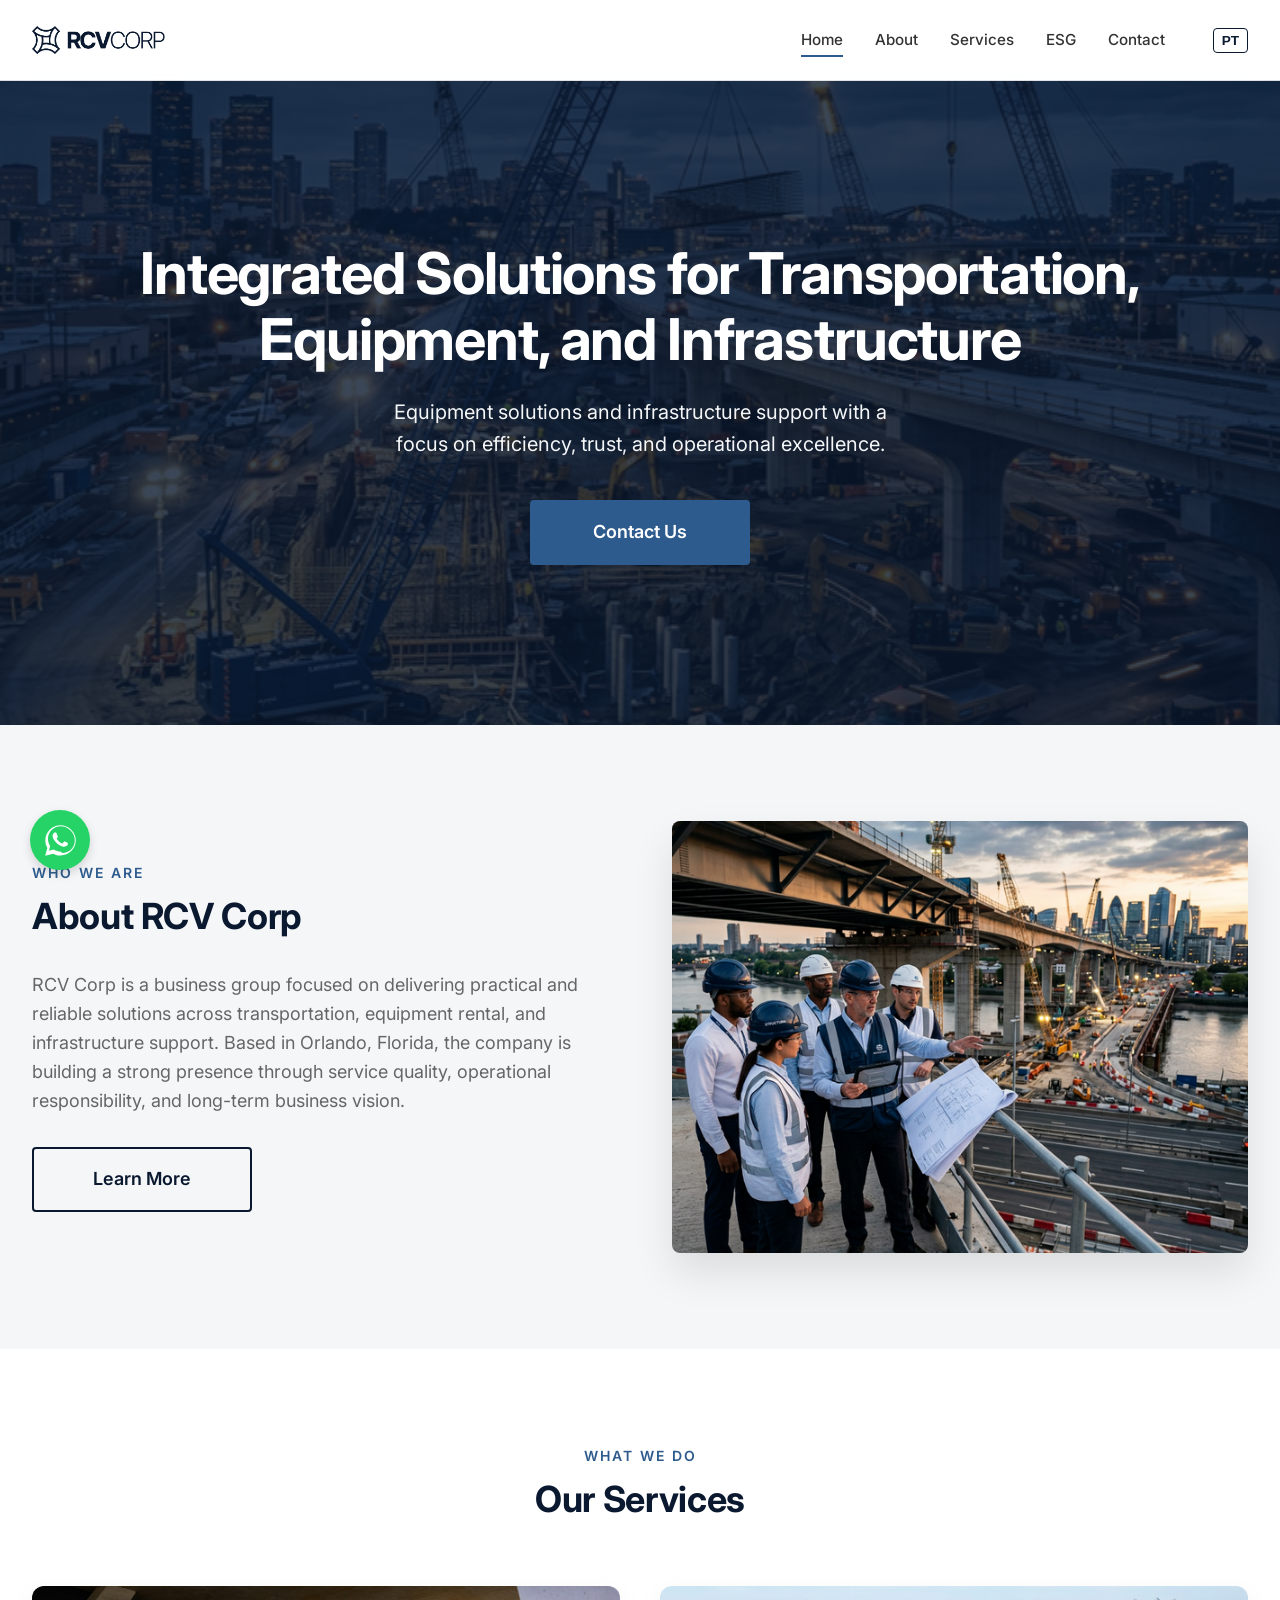
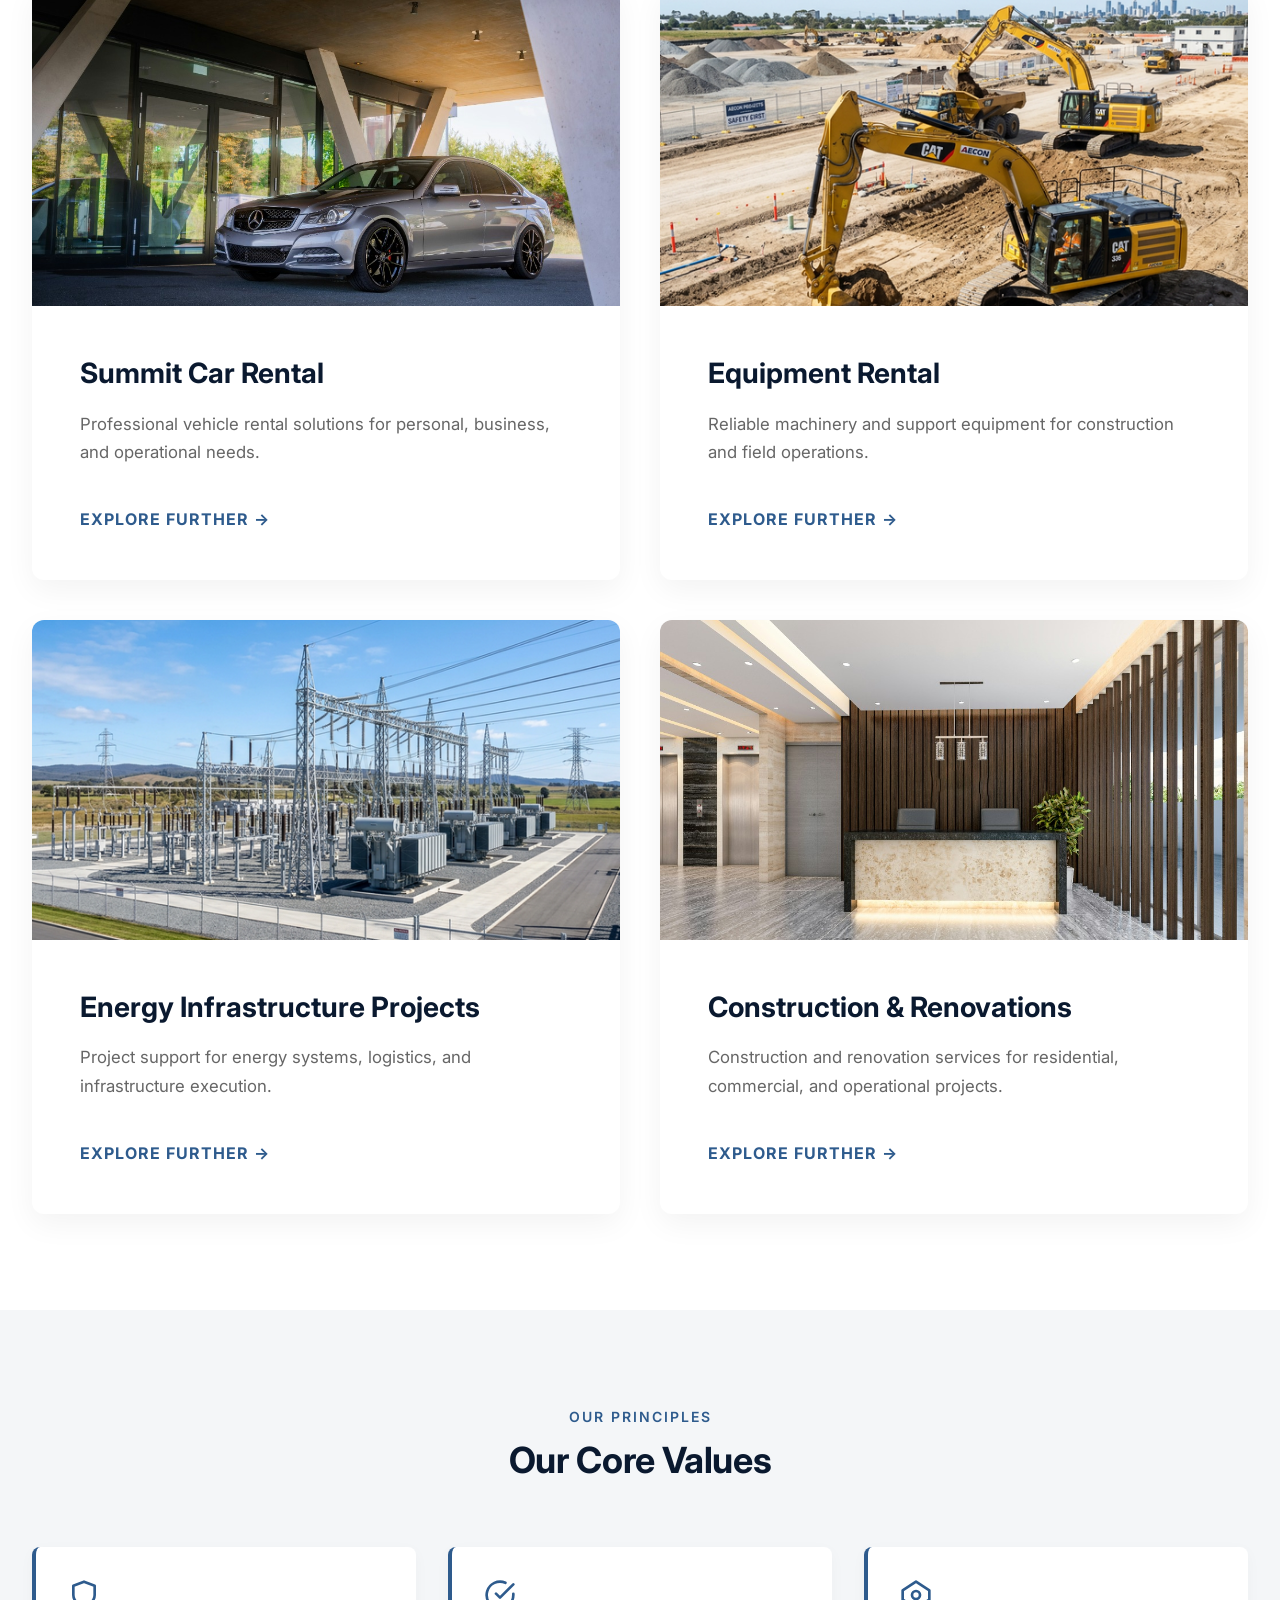
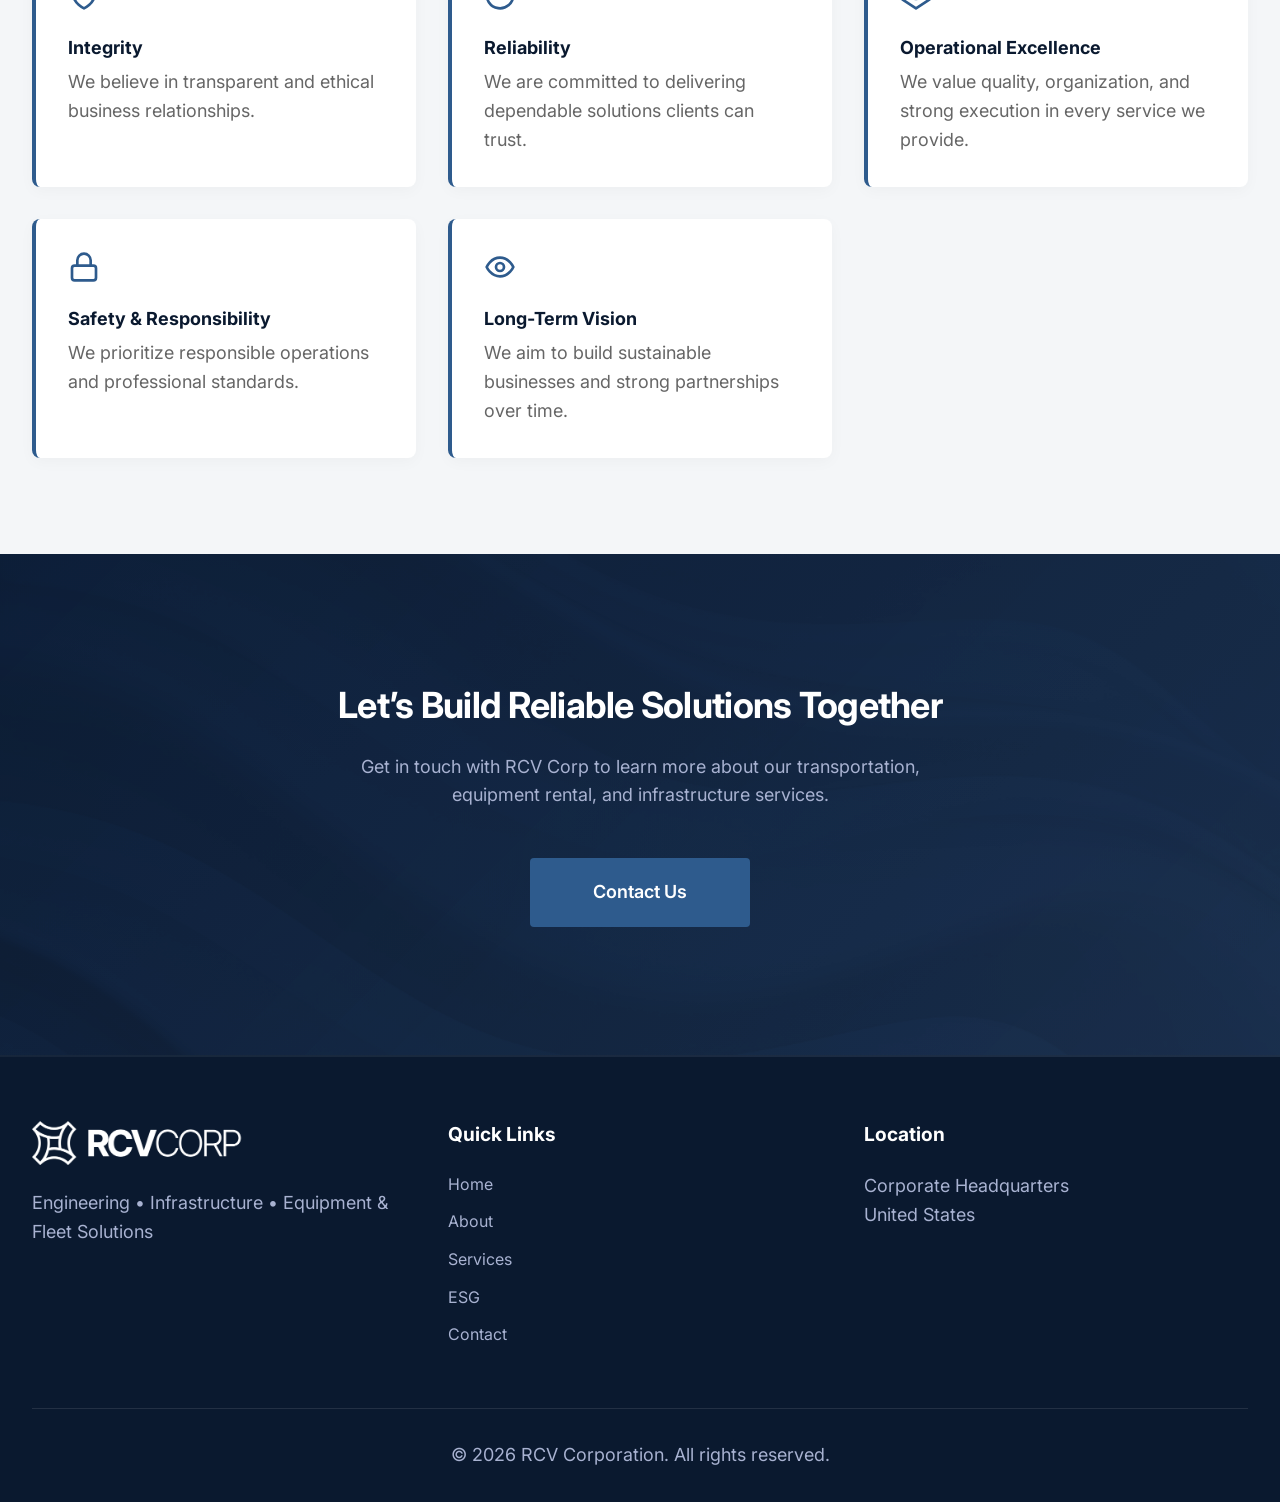
==== commit b3ef0b48: "mar21 4:39pm" ====
--- a/index.html
+++ b/index.html
@@ -90,47 +90,77 @@
         <h2 class="section-title" data-i18n="home_services_title">Our Services</h2>
       </div>
 
-      <div class="grid-3">
-
-        <!-- Service 1 -->
-        <div class="service-card fade-in-up"
-          style="background: var(--white); border-radius: 8px; overflow: hidden; box-shadow: 0 4px 20px rgba(0,0,0,0.05); transition: var(--transition);">
-          <img src="images/service_fleet.jpg" alt="Summit Car Rental"
-            style="height: 200px; width: 100%; object-fit: cover;">
-          <div style="padding: 2rem;">
-            <h3 data-i18n="srv_car_title" style="margin-bottom: 1rem;">Summit Car Rental</h3>
-            <p data-i18n="srv_car_text" style="color: var(--text-muted); margin-bottom: 1.5rem;">Reliable vehicle rental
-              solutions including vans, sedans, and flexible mobility options designed for convenience, professionalism,
-              and customer trust.</p>
-            <a href="summit.html" data-i18n="explore_further" style="color: var(--accent);">Explore further &rarr;</a>
-          </div>
-        </div>
-
-        <!-- Service 2 -->
-        <div class="service-card fade-in-up"
-          style="background: var(--white); border-radius: 8px; overflow: hidden; box-shadow: 0 4px 20px rgba(0,0,0,0.05); transition: var(--transition); transition-delay: 0.1s;">
-          <img src="images/service_equip.png" alt="Equipment Rental"
-            style="height: 200px; width: 100%; object-fit: cover;">
-          <div style="padding: 2rem;">
-            <h3 data-i18n="srv_equip_title" style="margin-bottom: 1rem;">Equipment Rental</h3>
-            <p data-i18n="srv_equip_text" style="color: var(--text-muted); margin-bottom: 1.5rem;">Heavy and light
-              equipment rental solutions, including mini excavators and support machinery for construction, operational,
-              and field projects.</p>
-            <a href="services.html" data-i18n="explore_further" style="color: var(--accent);">Explore further &rarr;</a>
-          </div>
-        </div>
-
-        <!-- Service 3 -->
-        <div class="service-card fade-in-up"
-          style="background: var(--white); border-radius: 8px; overflow: hidden; box-shadow: 0 4px 20px rgba(0,0,0,0.05); transition: var(--transition); transition-delay: 0.2s;">
-          <img src="images/service_energy.png" alt="Energy Infrastructure Projects"
-            style="height: 200px; width: 100%; object-fit: cover;">
-          <div style="padding: 2rem;">
-            <h3 data-i18n="srv_energy_proj_title" style="margin-bottom: 1rem;">Energy Infrastructure Projects</h3>
-            <p data-i18n="srv_energy_proj_text" style="color: var(--text-muted); margin-bottom: 1.5rem;">Operational and
-              project support for energy and infrastructure initiatives, with a focus on logistics, coordination, and
-              field execution.</p>
-            <a href="services.html" data-i18n="explore_further" style="color: var(--accent);">Explore further &rarr;</a>
+      <div class="service-overview-grid">
+
+        <!-- Service: Summit Rental Car -->
+        <div class="service-overview-card fade-in-up">
+          <div class="service-overview-img-container">
+            <img src="images/service_fleet.jpg" alt="Summit Car Rental" class="service-overview-img">
+          </div>
+          <div class="service-overview-content">
+            <h3 class="service-overview-title" data-i18n="srv_car_title">Summit Car Rental</h3>
+            <p class="service-overview-text" data-i18n="srv_car_text">Professional vehicle rental solutions for personal, business, and operational needs.</p>
+            <a href="summit.html" class="service-overview-cta" data-i18n="explore_further">
+              Explore further
+              <svg viewBox="0 0 24 24" fill="none" stroke="currentColor" stroke-width="2.5" stroke-linecap="round" stroke-linejoin="round">
+                <line x1="5" y1="12" x2="19" y2="12"></line>
+                <polyline points="12 5 19 12 12 19"></polyline>
+              </svg>
+            </a>
+          </div>
+        </div>
+
+        <!-- Service: Equipment Rental -->
+        <div class="service-overview-card fade-in-up" style="transition-delay: 0.1s;">
+          <div class="service-overview-img-container">
+            <img src="images/service_equip.png" alt="Equipment Rental" class="service-overview-img">
+          </div>
+          <div class="service-overview-content">
+            <h3 class="service-overview-title" data-i18n="srv_equip_title">Equipment Rental</h3>
+            <p class="service-overview-text" data-i18n="srv_equip_text">Reliable machinery and support equipment for construction and field operations.</p>
+            <a href="equipment.html" class="service-overview-cta" data-i18n="explore_further">
+              Explore further
+              <svg viewBox="0 0 24 24" fill="none" stroke="currentColor" stroke-width="2.5" stroke-linecap="round" stroke-linejoin="round">
+                <line x1="5" y1="12" x2="19" y2="12"></line>
+                <polyline points="12 5 19 12 12 19"></polyline>
+              </svg>
+            </a>
+          </div>
+        </div>
+
+        <!-- Service: Energy & Infrastructure -->
+        <div class="service-overview-card fade-in-up" style="transition-delay: 0.2s;">
+          <div class="service-overview-img-container">
+            <img src="images/service_energy.png" alt="Energy Infrastructure Projects" class="service-overview-img">
+          </div>
+          <div class="service-overview-content">
+            <h3 class="service-overview-title" data-i18n="srv_energy_proj_title">Energy Infrastructure Projects</h3>
+            <p class="service-overview-text" data-i18n="srv_energy_proj_text">Project support for energy systems, logistics, and infrastructure execution.</p>
+            <a href="energy.html" class="service-overview-cta" data-i18n="explore_further">
+              Explore further
+              <svg viewBox="0 0 24 24" fill="none" stroke="currentColor" stroke-width="2.5" stroke-linecap="round" stroke-linejoin="round">
+                <line x1="5" y1="12" x2="19" y2="12"></line>
+                <polyline points="12 5 19 12 12 19"></polyline>
+              </svg>
+            </a>
+          </div>
+        </div>
+
+        <!-- Service: Construction & Renovations -->
+        <div class="service-overview-card fade-in-up" style="transition-delay: 0.3s;">
+          <div class="service-overview-img-container">
+            <img src="images/const_renovations.jpg" alt="Construction & Renovations" class="service-overview-img">
+          </div>
+          <div class="service-overview-content">
+            <h3 class="service-overview-title" data-i18n="srv_const_title">Construction & Renovations</h3>
+            <p class="service-overview-text" data-i18n="srv_const_text">Construction and renovation services for residential, commercial, and operational projects.</p>
+            <a href="construction.html" class="service-overview-cta" data-i18n="explore_further">
+              Explore further
+              <svg viewBox="0 0 24 24" fill="none" stroke="currentColor" stroke-width="2.5" stroke-linecap="round" stroke-linejoin="round">
+                <line x1="5" y1="12" x2="19" y2="12"></line>
+                <polyline points="12 5 19 12 12 19"></polyline>
+              </svg>
+            </a>
           </div>
         </div>
 
--- a/styles.css
+++ b/styles.css
@@ -31,41 +31,52 @@
   overflow-x: hidden;
 }
 
-h1, h2, h3, h4, h5, h6 {
+h1,
+h2,
+h3,
+h4,
+h5,
+h6 {
   color: var(--primary);
   font-weight: 700;
   line-height: 1.2;
   text-wrap: balance;
 }
 
-h1, .text-h1 {
+h1,
+.text-h1 {
   font-size: clamp(2rem, 5vw, 3.5rem);
   line-height: 1.15;
   letter-spacing: -0.02em;
 }
 
-h2, .text-h2 {
+h2,
+.text-h2 {
   font-size: clamp(1.75rem, 4vw, 2.25rem);
   line-height: 1.3;
   letter-spacing: -0.01em;
 }
 
-h3, .text-h3 {
+h3,
+.text-h3 {
   font-size: clamp(1.25rem, 3vw, 1.5rem);
   line-height: 1.4;
 }
 
-h4, .text-h4 {
+h4,
+.text-h4 {
   font-size: 1.125rem;
   line-height: 1.4;
 }
 
-p, .text-body {
+p,
+.text-body {
   font-size: clamp(1rem, 1.5vw, 1.125rem);
   line-height: 1.6;
 }
 
-small, .text-small {
+small,
+.text-small {
   font-size: 0.875rem;
   line-height: 1.5;
   color: var(--text-muted);
@@ -95,7 +106,10 @@
 }
 
 /* Typography */
-.text-center { text-align: center; }
+.text-center {
+  text-align: center;
+}
+
 .section-subtitle {
   display: block;
   font-size: 0.875rem;
@@ -174,7 +188,7 @@
 }
 
 .btn-outline-light {
-  border-color: rgba(255,255,255,0.4);
+  border-color: rgba(255, 255, 255, 0.4);
   color: var(--white);
 }
 
@@ -194,14 +208,14 @@
   backdrop-filter: blur(16px);
   -webkit-backdrop-filter: blur(16px);
   z-index: 1000;
-  border-bottom: 1px solid rgba(0,0,0,0.05);
+  border-bottom: 1px solid rgba(0, 0, 0, 0.05);
   box-shadow: none;
   transition: var(--transition);
 }
 
 header.scrolled {
   padding: 0;
-  box-shadow: 0 4px 6px rgba(0,0,0,0.05);
+  box-shadow: 0 4px 6px rgba(0, 0, 0, 0.05);
 }
 
 .nav-container {
@@ -248,6 +262,22 @@
   width: 100%;
 }
 
+.cta-section::before {
+  content: '';
+  position: absolute;
+  top: 0;
+  left: 0;
+  width: 100%;
+  height: 100%;
+  background-image: url('images/cta_pattern.png');
+  background-size: cover;
+  background-position: center;
+  opacity: 1; /* Very light overlay for white wavy pattern */
+  pointer-events: none;
+  mix-blend-mode: overlay;
+  z-index: 0;
+}
+
 /* Dropdown */
 .dropdown {
   position: relative;
@@ -261,7 +291,7 @@
   left: 0;
   background-color: var(--white);
   min-width: 250px;
-  box-shadow: 0 8px 16px rgba(0,0,0,0.1);
+  box-shadow: 0 8px 16px rgba(0, 0, 0, 0.1);
   z-index: 1000;
   border-radius: 4px;
   overflow: hidden;
@@ -314,17 +344,36 @@
   color: var(--white);
   text-align: center;
   padding: 8rem 2rem;
-  border-bottom: 2px solid rgba(255,255,255,0.05);
-  /* Overlay + Grid Lines + Glowing Depth */
+  border-bottom: 2px solid rgba(255, 255, 255, 0.05);
+  /* Base Gradients + Glowing Depth */
   background-image:
     linear-gradient(135deg, rgba(10, 25, 47, 0.96) 0%, rgba(23, 42, 69, 0.88) 100%),
-    linear-gradient(rgba(255,255,255,0.04) 1px, transparent 1px),
-    linear-gradient(90deg, rgba(255,255,255,0.04) 1px, transparent 1px),
     radial-gradient(circle at 15% 50%, rgba(46, 91, 141, 0.2) 0%, transparent 60%),
     radial-gradient(circle at 85% 80%, rgba(46, 91, 141, 0.15) 0%, transparent 50%);
-  background-size: 100% 100%, 40px 40px, 40px 40px, 100% 100%, 100% 100%;
+  background-size: 100% 100%, 100% 100%, 100% 100%;
   background-position: center;
   overflow: hidden;
+}
+
+.cta-section::before {
+  content: '';
+  position: absolute;
+  top: 0;
+  left: 0;
+  width: 100%;
+  height: 100%;
+  background-image: url('images/cta_pattern.png');
+  background-size: cover;
+  background-position: center;
+  opacity: 0.8; /* Light wavy pattern overlay */
+  pointer-events: none;
+  mix-blend-mode: overlay;
+  z-index: 1;
+}
+
+.cta-section .container {
+  position: relative;
+  z-index: 2;
 }
 
 .cta-title {
@@ -347,6 +396,7 @@
   font-size: 1.125rem;
   border-radius: 4px;
 }
+
 .btn-cta:hover {
   background-color: var(--white);
   color: var(--primary);
@@ -390,7 +440,7 @@
 
 .footer-bottom {
   text-align: center;
-  border-top: 1px solid rgba(255,255,255,0.1);
+  border-top: 1px solid rgba(255, 255, 255, 0.1);
   padding-top: 2rem;
   color: var(--medium-gray);
   font-size: 0.875rem;
@@ -421,14 +471,14 @@
     -webkit-backdrop-filter: blur(16px);
     flex-direction: column;
     padding: 2rem;
-    box-shadow: 0 10px 30px rgba(0,0,0,0.1);
-    border-top: 1px solid rgba(0,0,0,0.05);
-  }
-  
+    box-shadow: 0 10px 30px rgba(0, 0, 0, 0.1);
+    border-top: 1px solid rgba(0, 0, 0, 0.05);
+  }
+
   .nav-links.active {
     display: flex;
   }
-  
+
   .dropdown-content {
     position: static;
     display: none;
@@ -437,11 +487,11 @@
     min-width: 100%;
     background: transparent;
   }
-  
+
   .dropdown.active .dropdown-content {
     display: block;
   }
-  
+
   .mobile-menu-btn {
     display: block;
   }
@@ -457,27 +507,153 @@
     width: 100%;
     padding: 0 1rem;
   }
+
   .hero-buttons .btn {
     width: 100%;
   }
+
   .service-card {
     margin-bottom: 1.5rem;
   }
+
   section {
     padding: 4rem 0;
   }
 }
 
 /* Responsive Grids */
-.grid-2, .grid-3, .grid-4 {
+.grid-2,
+.grid-3,
+.grid-4 {
   display: grid;
   gap: 2rem;
 }
 
-.grid-2 { grid-template-columns: repeat(2, 1fr); align-items: center; }
-.grid-2.gap-4 { gap: 4rem; }
-.grid-3 { grid-template-columns: repeat(auto-fit, minmax(300px, 1fr)); }
-.grid-4 { grid-template-columns: repeat(auto-fit, minmax(280px, 1fr)); }
+.grid-2 {
+  grid-template-columns: repeat(2, 1fr);
+  align-items: center;
+}
+
+.grid-2.gap-4 {
+  gap: 4rem;
+}
+
+.grid-3 {
+  grid-template-columns: repeat(auto-fit, minmax(300px, 1fr));
+}
+
+.grid-4 {
+  grid-template-columns: repeat(2, 1fr);
+}
+
+@media (max-width: 600px) {
+  .grid-4 {
+    grid-template-columns: 1fr;
+  }
+}
+
+/* Premium Service Overview Cards */
+.service-overview-grid {
+  display: grid;
+  grid-template-columns: repeat(2, 1fr);
+  gap: 2.5rem;
+}
+
+.service-overview-card {
+  background: var(--white);
+  border-radius: 12px;
+  overflow: hidden;
+  box-shadow: 0 10px 30px rgba(0, 0, 0, 0.05);
+  transition: var(--transition);
+  display: flex;
+  flex-direction: column;
+  height: 100%;
+}
+
+.service-overview-card:hover {
+  transform: translateY(-8px);
+  box-shadow: 0 20px 40px rgba(10, 25, 47, 0.08);
+}
+
+.service-overview-img-container {
+  width: 100%;
+  height: 320px;
+  overflow: hidden;
+}
+
+.service-overview-img {
+  width: 100%;
+  height: 100%;
+  object-fit: cover;
+  object-position: center;
+  transition: transform 0.6s cubic-bezier(0.165, 0.84, 0.44, 1);
+}
+
+.service-overview-card:hover .service-overview-img {
+  transform: scale(1.08);
+}
+
+.service-overview-content {
+  padding: 3rem;
+  flex-grow: 1;
+  display: flex;
+  flex-direction: column;
+}
+
+.service-overview-title {
+  font-size: 1.75rem;
+  margin-bottom: 1rem;
+  color: var(--primary);
+}
+
+.service-overview-text {
+  color: var(--text-muted);
+  line-height: 1.7;
+  margin-bottom: 2.5rem;
+  font-size: 1.05rem;
+  flex-grow: 1;
+}
+
+.service-overview-cta {
+  display: inline-flex;
+  align-items: center;
+  gap: 0.5rem;
+  font-weight: 700;
+  color: var(--accent);
+  font-size: 1rem;
+  text-transform: uppercase;
+  letter-spacing: 1px;
+}
+
+.service-overview-cta svg {
+  width: 18px;
+  height: 18px;
+  transition: transform 0.3s ease;
+}
+
+.service-overview-cta:hover svg {
+  transform: translateX(6px);
+}
+
+@media (max-width: 992px) {
+  .service-overview-grid {
+    gap: 2rem;
+  }
+
+  .service-overview-content {
+    padding: 2.5rem;
+  }
+}
+
+@media (max-width: 768px) {
+  .service-overview-grid {
+    grid-template-columns: 1fr;
+  }
+
+  .service-overview-img-container {
+    height: 280px;
+  }
+}
 
 @media (max-width: 900px) {
   .grid-2 {
@@ -499,15 +675,17 @@
   display: flex;
   align-items: center;
   justify-content: center;
-  box-shadow: 0 4px 10px rgba(0,0,0,0.15);
+  box-shadow: 0 4px 10px rgba(0, 0, 0, 0.15);
   z-index: 1000;
   transition: transform 0.3s ease;
   text-decoration: none;
 }
+
 .whatsapp-widget:hover {
   transform: scale(1.1);
   color: white;
 }
+
 .whatsapp-widget svg {
   width: 35px;
   height: 35px;
@@ -527,6 +705,7 @@
   margin-left: 1rem;
   transition: var(--transition);
 }
+
 .lang-toggle:hover {
   background: var(--primary);
   color: var(--white);
@@ -538,4 +717,4 @@
     margin-top: 1rem;
     align-self: flex-start;
   }
-}
+}
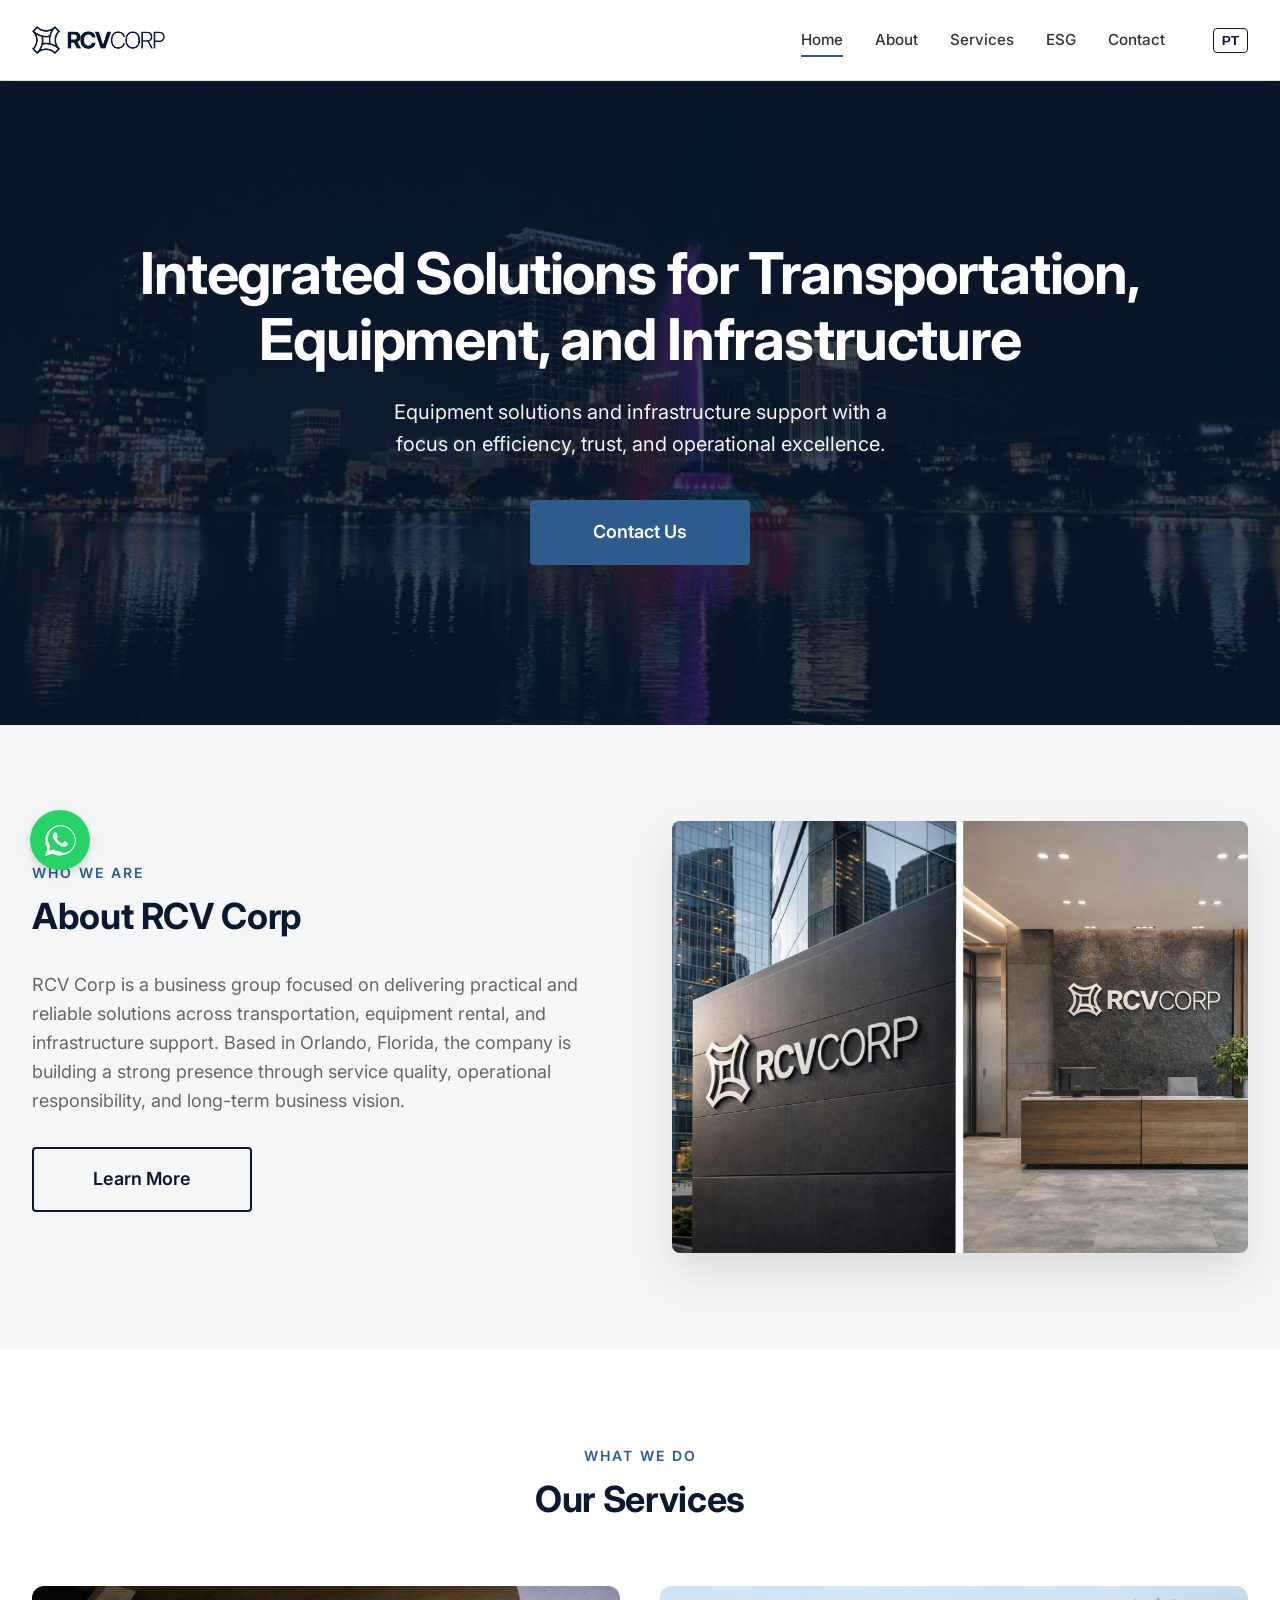
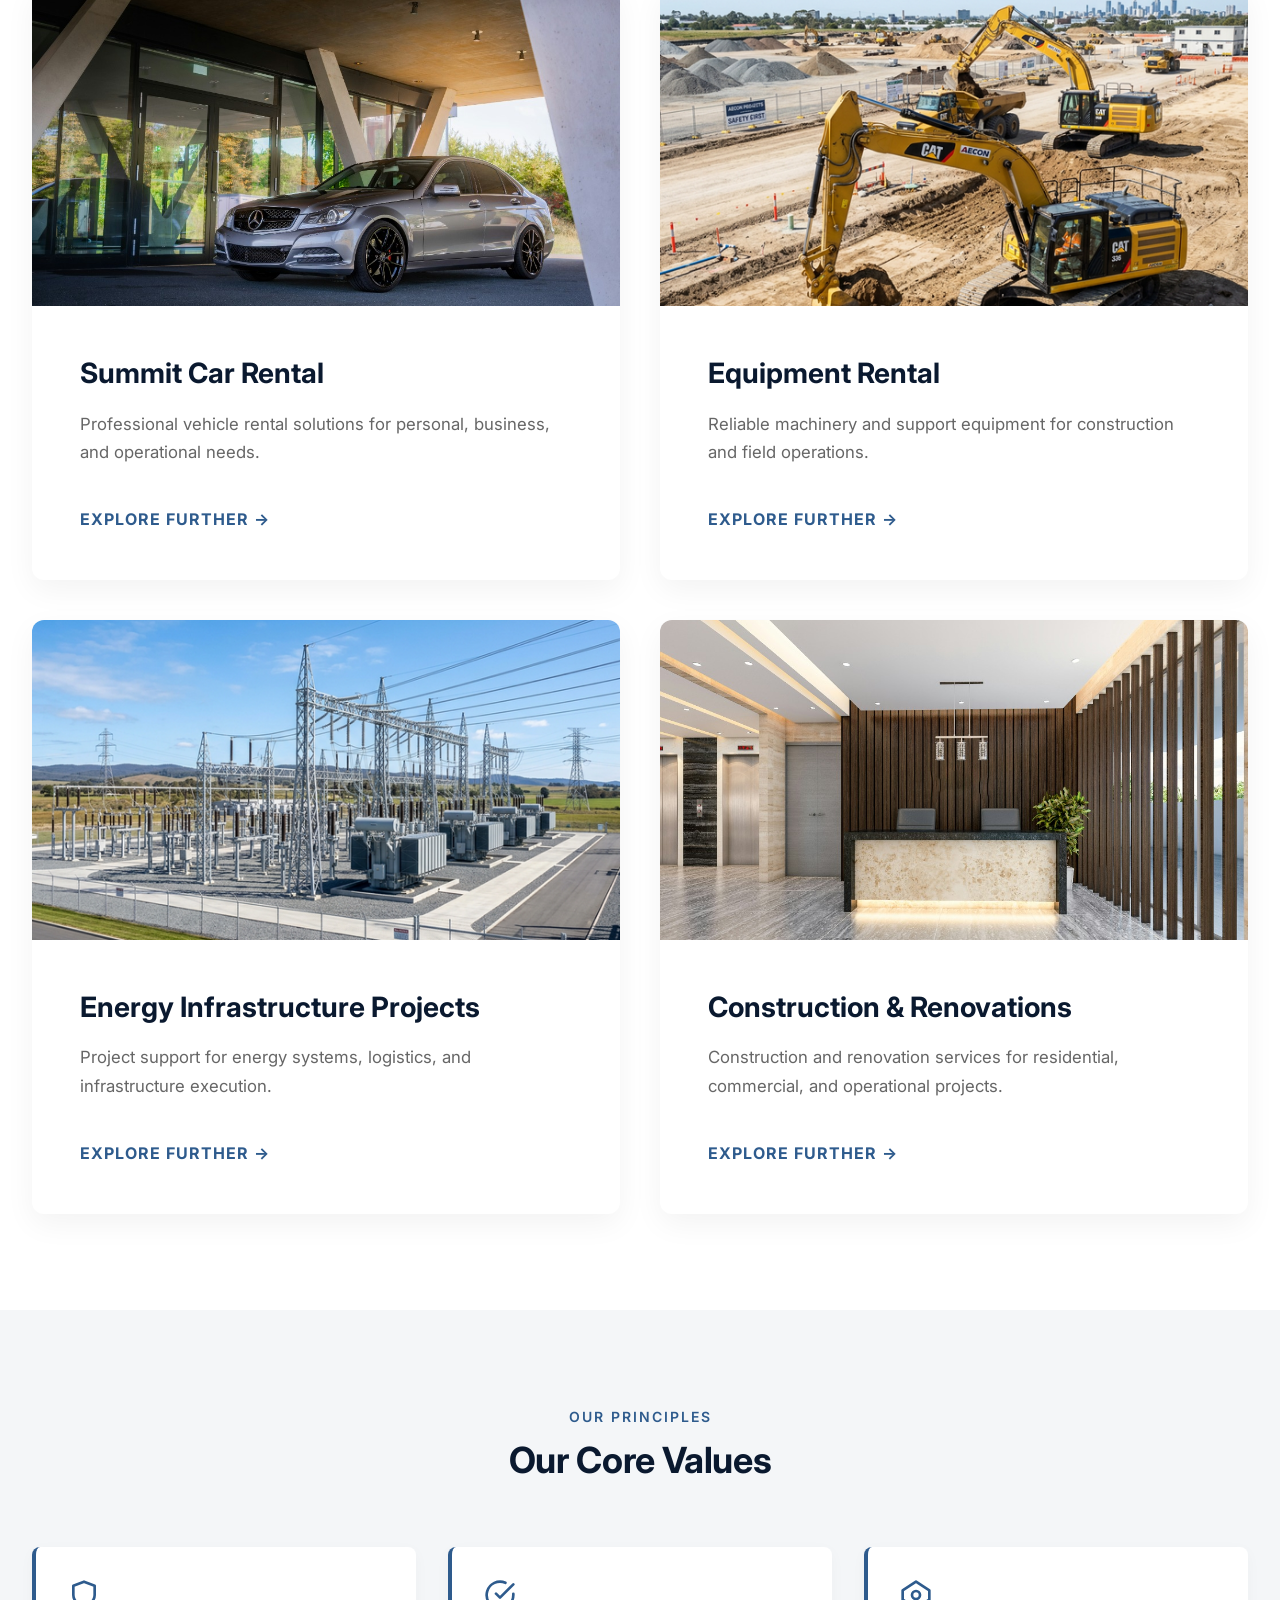
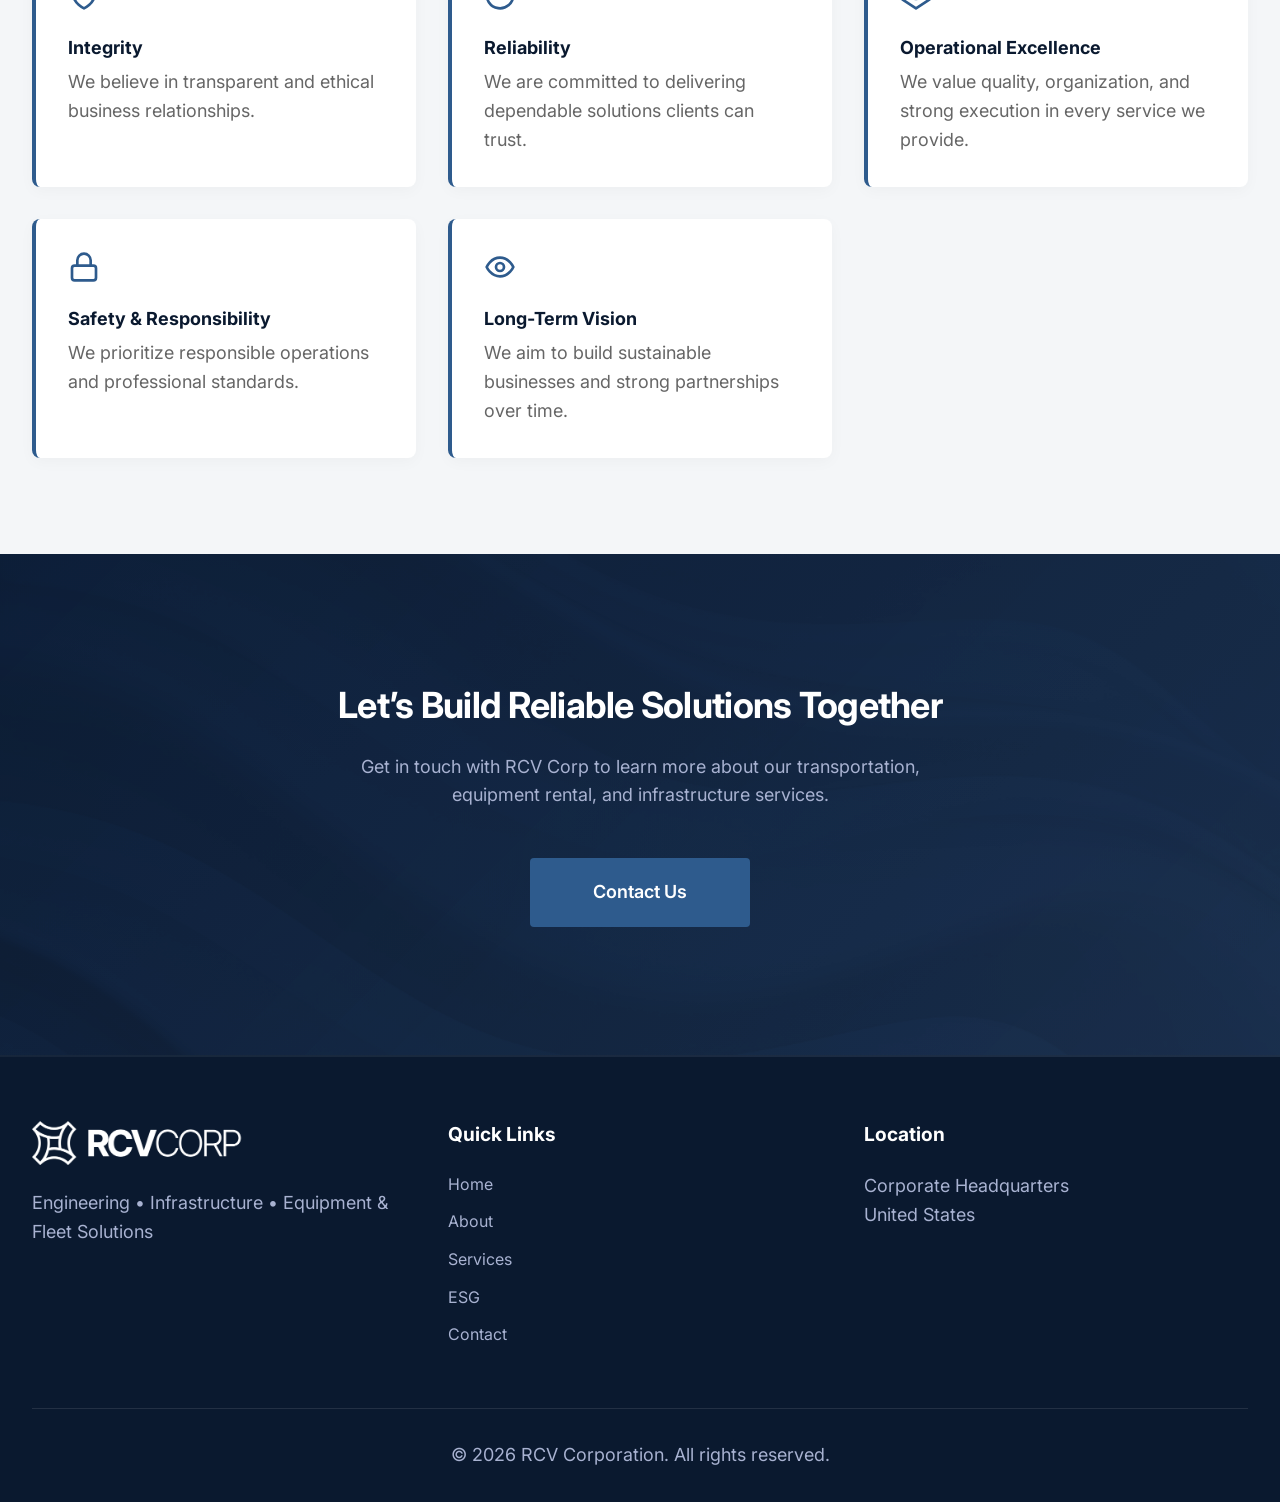
==== commit 50c063c7: "mar21 4:59pm" ====
--- a/index.html
+++ b/index.html
@@ -44,7 +44,7 @@
 
   <!-- Hero Section -->
   <section class="hero"
-    style="margin-top: 80px; position: relative; padding: 10rem 0; background: linear-gradient(rgba(10, 25, 47, 0.8), rgba(10, 25, 47, 0.8)), url('images/hero_home.png') center/cover; color: var(--white); text-align: center;">
+    style="margin-top: 80px; position: relative; padding: 10rem 0; background: linear-gradient(rgba(10, 25, 47, 0.8), rgba(10, 25, 47, 0.8)), url('images/hero_home_new.jpg') center/cover; color: var(--white); text-align: center;">
     <div class="container fade-in-up">
       <h1 class="hero-title" data-i18n="hero_title"
         style="color: var(--white); margin-bottom: 1.5rem; margin-left: auto; margin-right: auto; width: 100%;">
@@ -75,7 +75,7 @@
           <a href="about.html" class="btn btn-outline" data-i18n="btn_learn_more">Learn More</a>
         </div>
         <div class="fade-in-up" style="border-radius: 8px; overflow: hidden; box-shadow: 0 20px 40px rgba(0,0,0,0.1);">
-          <img src="images/company_overview.png" alt="RCV Corporation Overview"
+          <img src="images/who_we_are.jpg" alt="About RCV Corporation"
             style="width: 100%; height: auto; object-fit: cover; aspect-ratio: 4/3;">
         </div>
       </div>
--- a/styles.css
+++ b/styles.css
@@ -717,4 +717,54 @@
     margin-top: 1rem;
     align-self: flex-start;
   }
-}+}
+/* Values Card Styling (About Page) */
+.value-card-premium {
+  padding: 3rem 2.5rem;
+  background: var(--white);
+  border: 1px solid var(--light-gray);
+  border-radius: 12px;
+  transition: all 0.3s ease;
+  display: flex;
+  flex-direction: column;
+}
+
+.value-card-premium:hover {
+  transform: translateY(-8px);
+  box-shadow: 0 20px 40px rgba(10, 25, 47, 0.08);
+  border-color: rgba(46, 91, 141, 0.2);
+}
+
+.value-icon-container {
+  width: 50px;
+  height: 50px;
+  background: rgba(46, 91, 141, 0.08);
+  color: var(--accent);
+  border-radius: 10px;
+  display: flex;
+  align-items: center;
+  justify-content: center;
+  margin-bottom: 2rem;
+}
+
+.value-icon-svg {
+  width: 32px;
+  height: 32px;
+  fill: none;
+  stroke: currentColor;
+  stroke-width: 2;
+  stroke-linecap: round;
+  stroke-linejoin: round;
+}
+
+.value-card-title {
+  margin-bottom: 1rem;
+  color: var(--primary);
+  font-size: 1.25rem;
+  font-weight: 600;
+}
+
+.value-card-text {
+  color: var(--text-muted);
+  line-height: 1.6;
+}
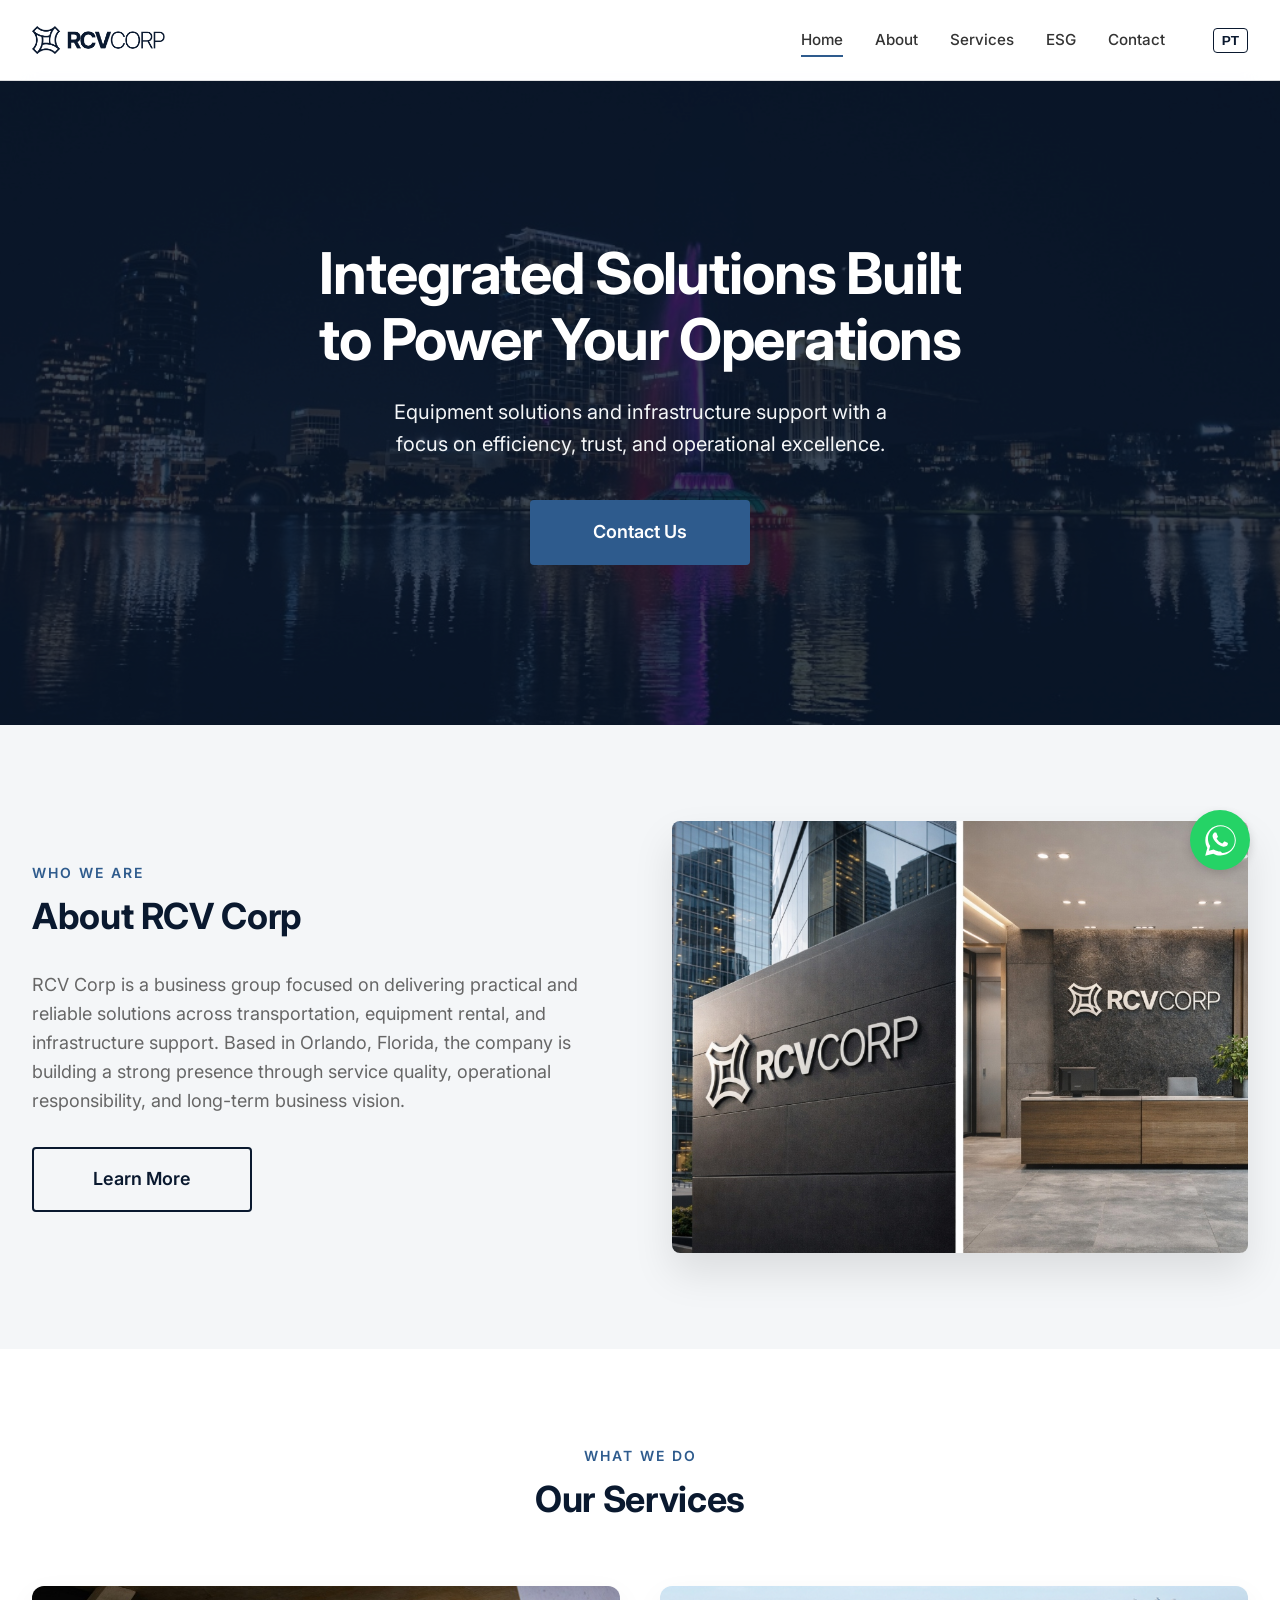
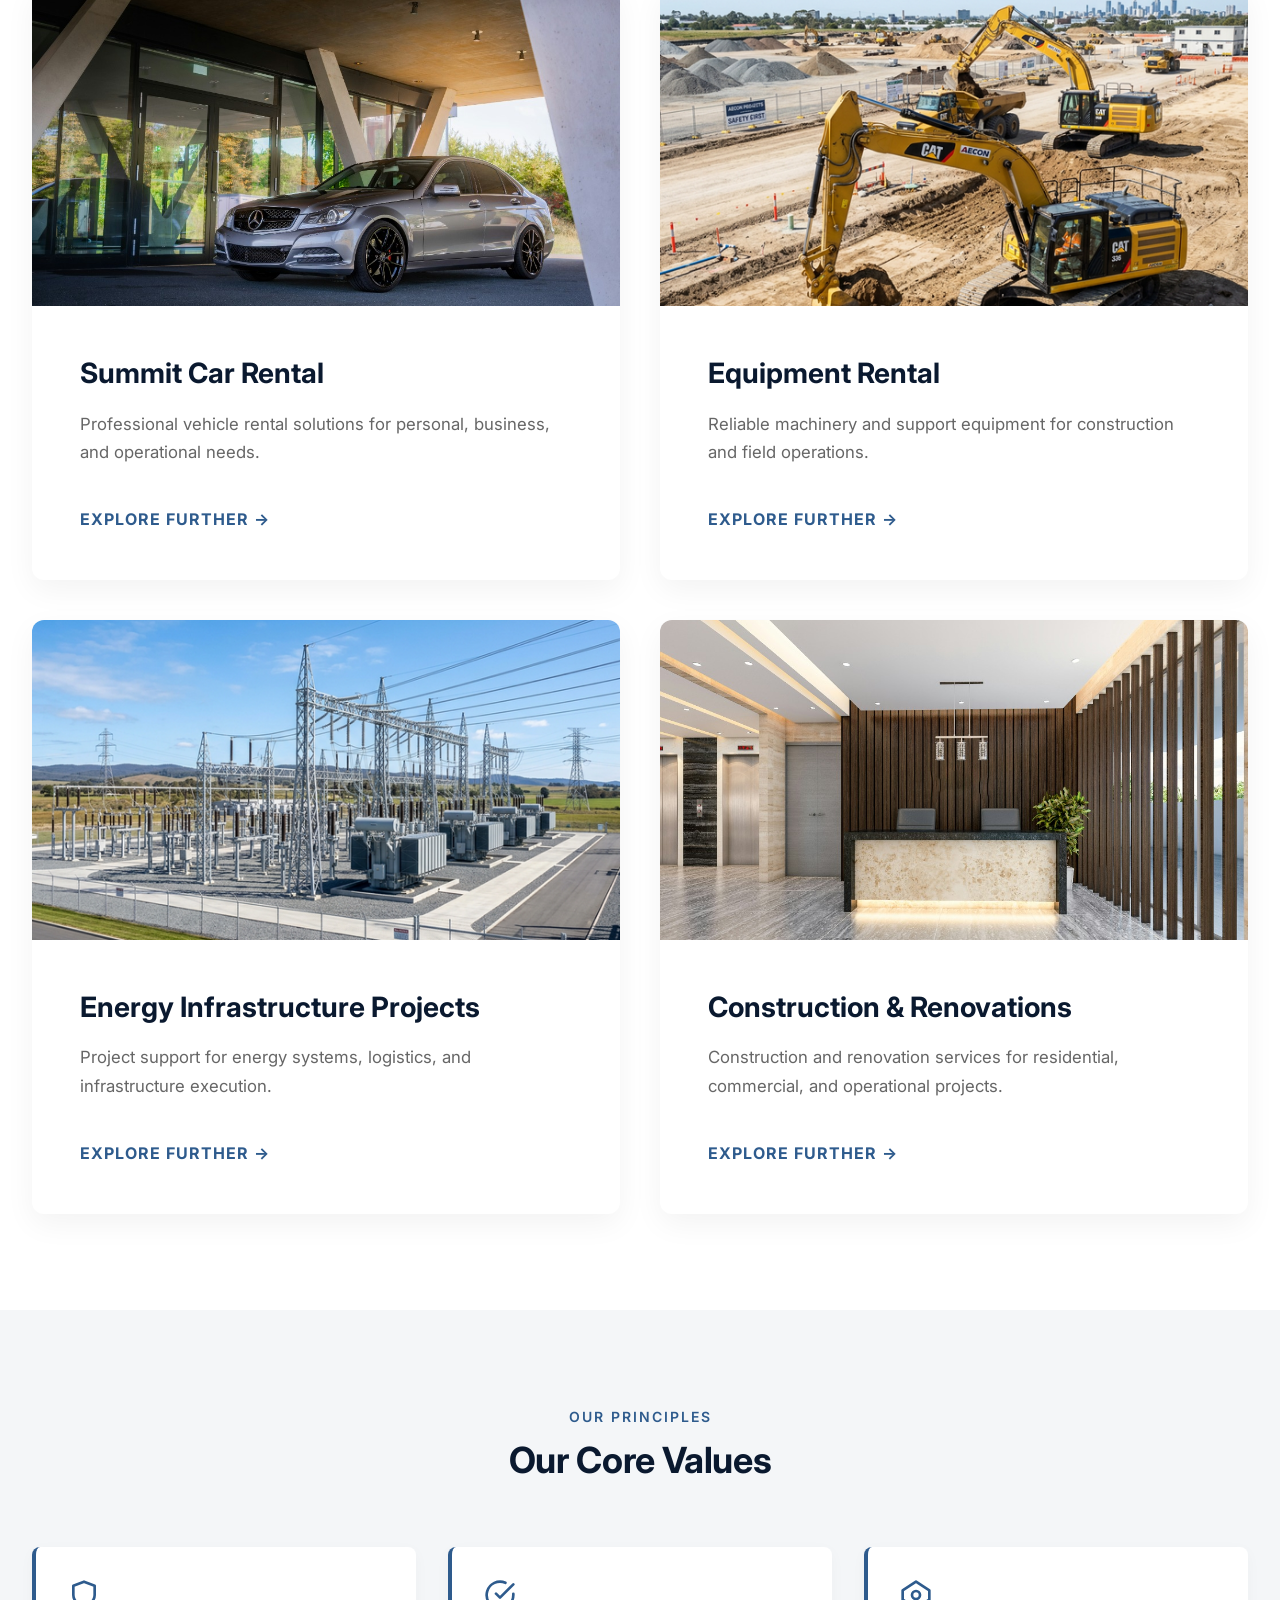
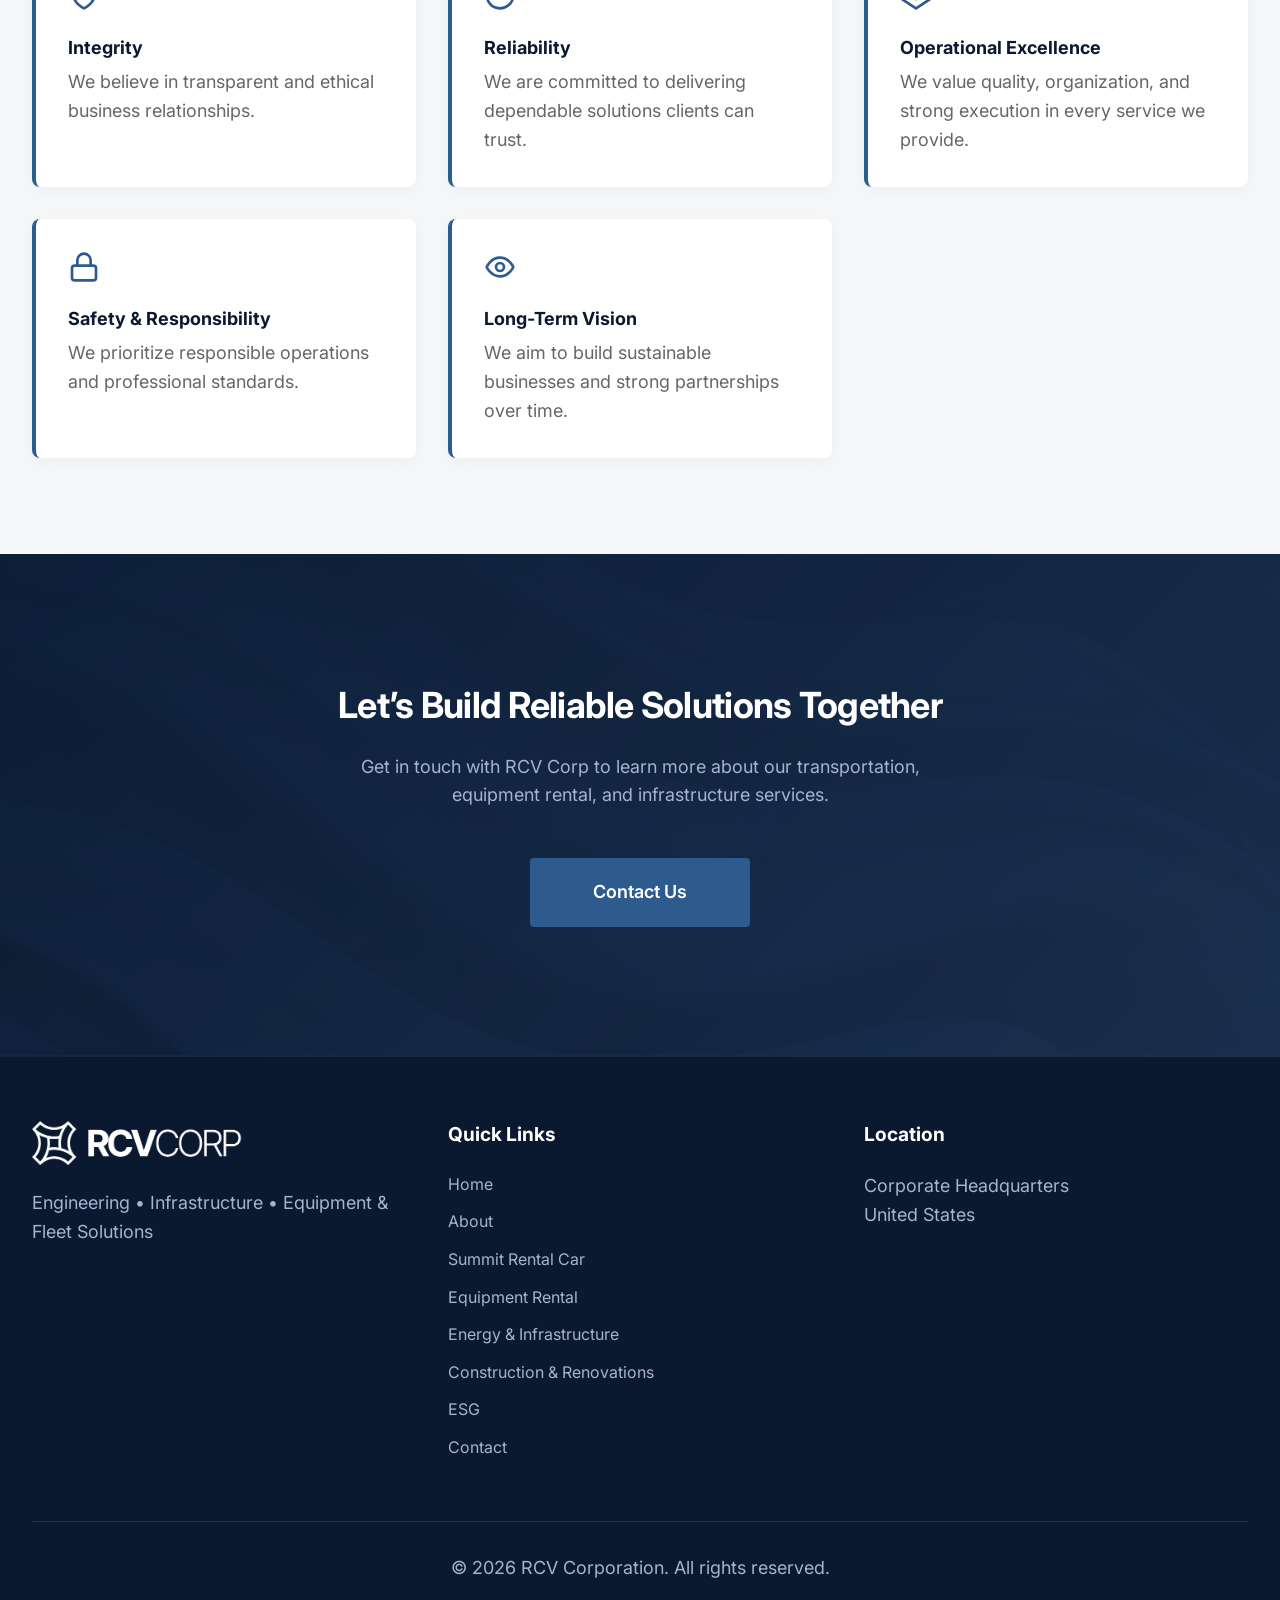
==== commit cb99a31b: "mar21 5:30pm" ====
--- a/index.html
+++ b/index.html
@@ -30,9 +30,9 @@
             </svg></a>
           <div class="dropdown-content">
             <a href="summit.html" data-i18n="nav_srv_summit">Summit Rental Car</a>
-            <a href="equipment.html" data-i18n="nav_srv_equip">RCV Corp Equipment Rental</a>
-            <a href="energy.html" data-i18n="nav_srv_energy">RCV Corp Energy & Infrastructure</a>
-            <a href="construction.html" data-i18n="nav_srv_const">RCV Corp Construction & Renovations</a>
+            <a href="equipment.html" data-i18n="nav_srv_equip">Equipment Rental</a>
+            <a href="energy.html" data-i18n="nav_srv_energy">Energy & Infrastructure</a>
+            <a href="construction.html" data-i18n="nav_srv_const">Construction & Renovations</a>
           </div>
         </div>
         <a href="esg.html" data-i18n="nav_esg">ESG</a>
@@ -43,12 +43,12 @@
   </header>
 
   <!-- Hero Section -->
-  <section class="hero"
+  <section class="hero hero-home"
     style="margin-top: 80px; position: relative; padding: 10rem 0; background: linear-gradient(rgba(10, 25, 47, 0.8), rgba(10, 25, 47, 0.8)), url('images/hero_home_new.jpg') center/cover; color: var(--white); text-align: center;">
     <div class="container fade-in-up">
       <h1 class="hero-title" data-i18n="hero_title"
         style="color: var(--white); margin-bottom: 1.5rem; margin-left: auto; margin-right: auto; width: 100%;">
-        Engineering • Infrastructure • Equipment & Fleet Solutions
+        Integrated Solutions Built to Power Your Operations
       </h1>
       <p class="hero-subtitle" data-i18n="hero_subtitle" style="max-width: 800px; margin: 0 auto 2.5rem; color: var(--light-gray);">
         Equipment solutions and infrastructure support with a focus on efficiency, trust, and operational excellence.
@@ -61,7 +61,7 @@
   </section>
 
   <!-- Company Overview Section -->
-  <section class="bg-light">
+  <section class="bg-light who-we-are">
     <div class="container">
       <div class="grid-2 align-center gap-4">
         <div class="fade-in-up">
@@ -261,7 +261,10 @@
           <div class="footer-links">
             <a href="index.html" data-i18n="nav_home">Home</a>
             <a href="about.html" data-i18n="nav_about">About</a>
-            <a href="services.html" data-i18n="nav_services">Services</a>
+            <a href="summit.html" data-i18n="nav_srv_summit">Summit Rental Car</a>
+            <a href="equipment.html" data-i18n="nav_srv_equip">Equipment Rental</a>
+            <a href="energy.html" data-i18n="nav_srv_energy">Energy & Infrastructure</a>
+            <a href="construction.html" data-i18n="nav_srv_const">Construction & Renovations</a>
             <a href="esg.html" data-i18n="nav_esg">ESG</a>
             <a href="contact.html" data-i18n="nav_contact">Contact</a>
           </div>
@@ -278,7 +281,7 @@
   </footer>
 
   <!-- WhatsApp Widget -->
-  <a href="https://wa.me/15551234567" class="whatsapp-widget" target="_blank" rel="noopener noreferrer"
+  <a href="https://wa.me/14074627211" class="whatsapp-widget" target="_blank" rel="noopener noreferrer"
     aria-label="Chat on WhatsApp">
     <svg xmlns="http://www.w3.org/2000/svg" viewBox="0 0 448 512">
       <path
--- a/styles.css
+++ b/styles.css
@@ -660,13 +660,23 @@
     grid-template-columns: 1fr;
     gap: 2rem;
   }
+
+  /* Specific fix for Who We Are section mobile order */
+  .who-we-are .grid-2.align-center.gap-4 {
+    display: flex;
+    flex-direction: column-reverse;
+  }
+
+  .hero-home {
+    display: none !important;
+  }
 }
 
 /* WhatsApp Widget */
 .whatsapp-widget {
   position: fixed;
   bottom: 30px;
-  left: 30px;
+  right: 30px;
   width: 60px;
   height: 60px;
   background-color: #25d366;
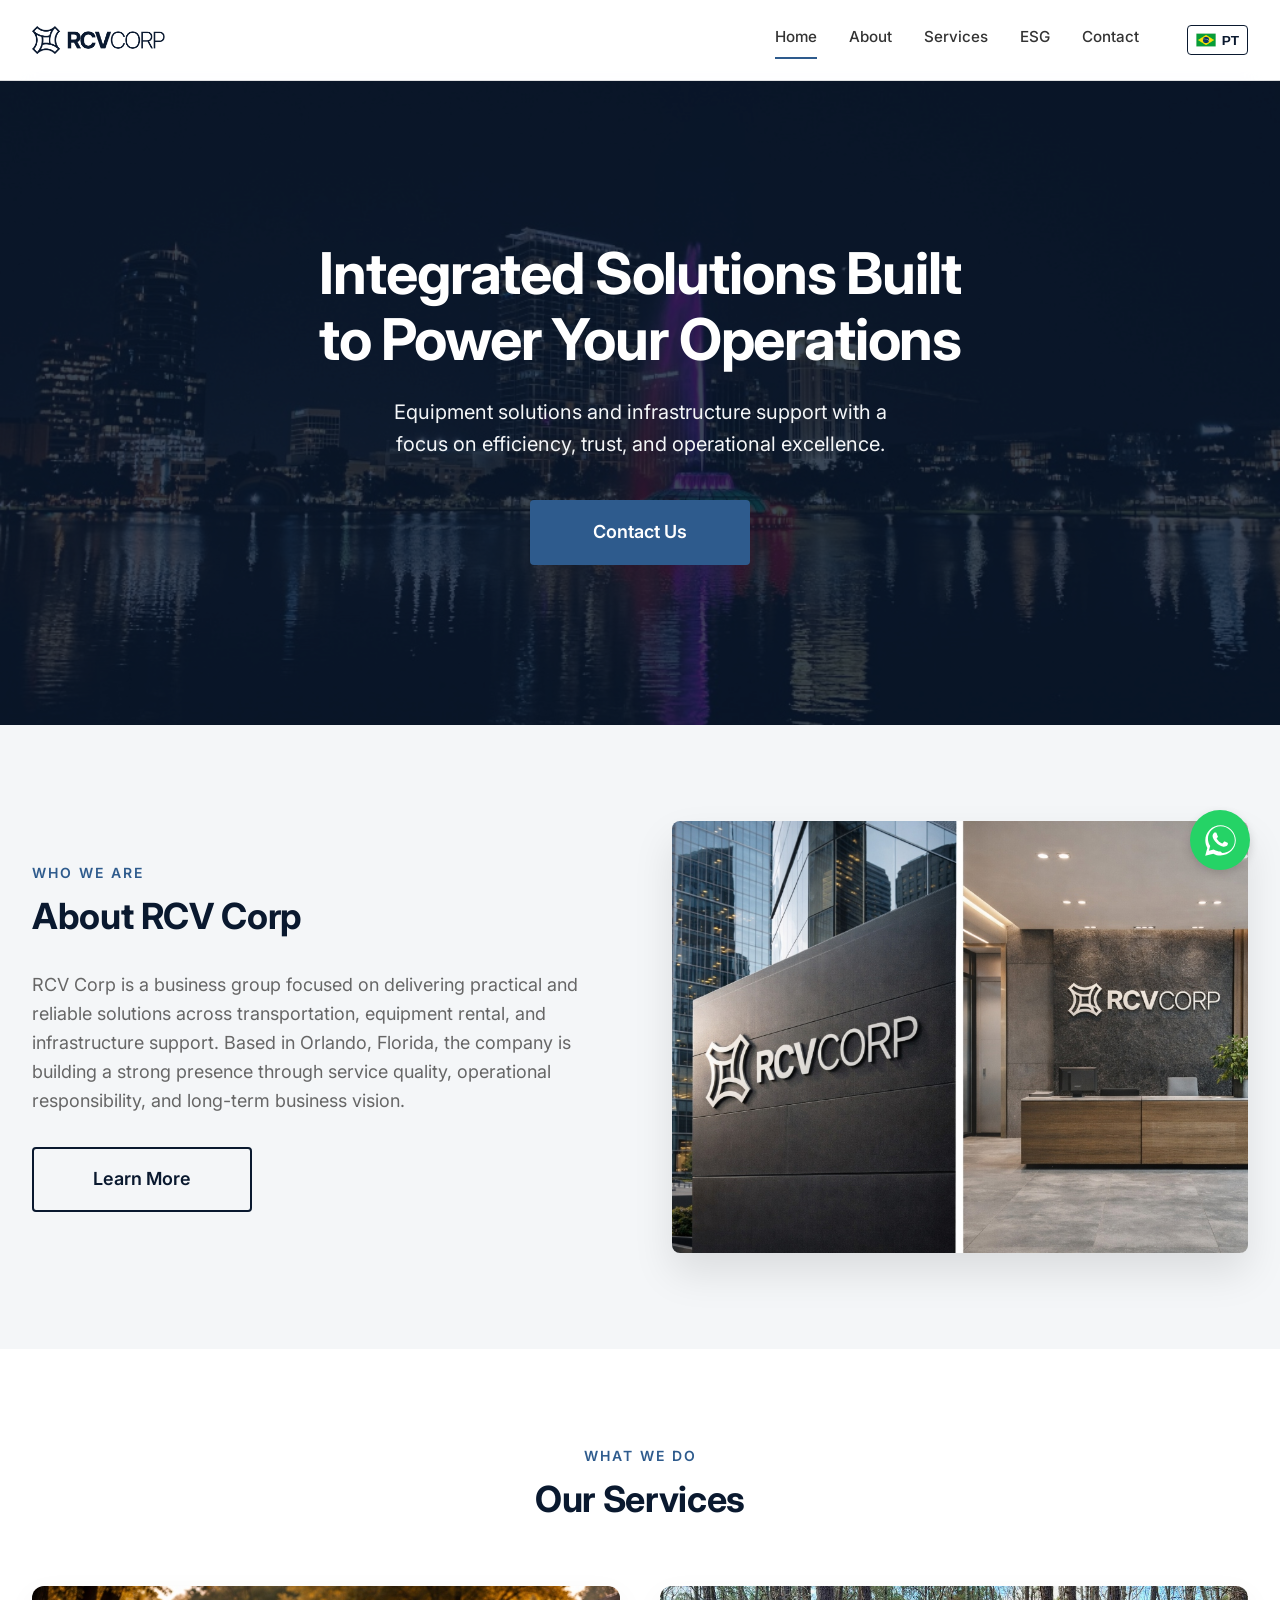
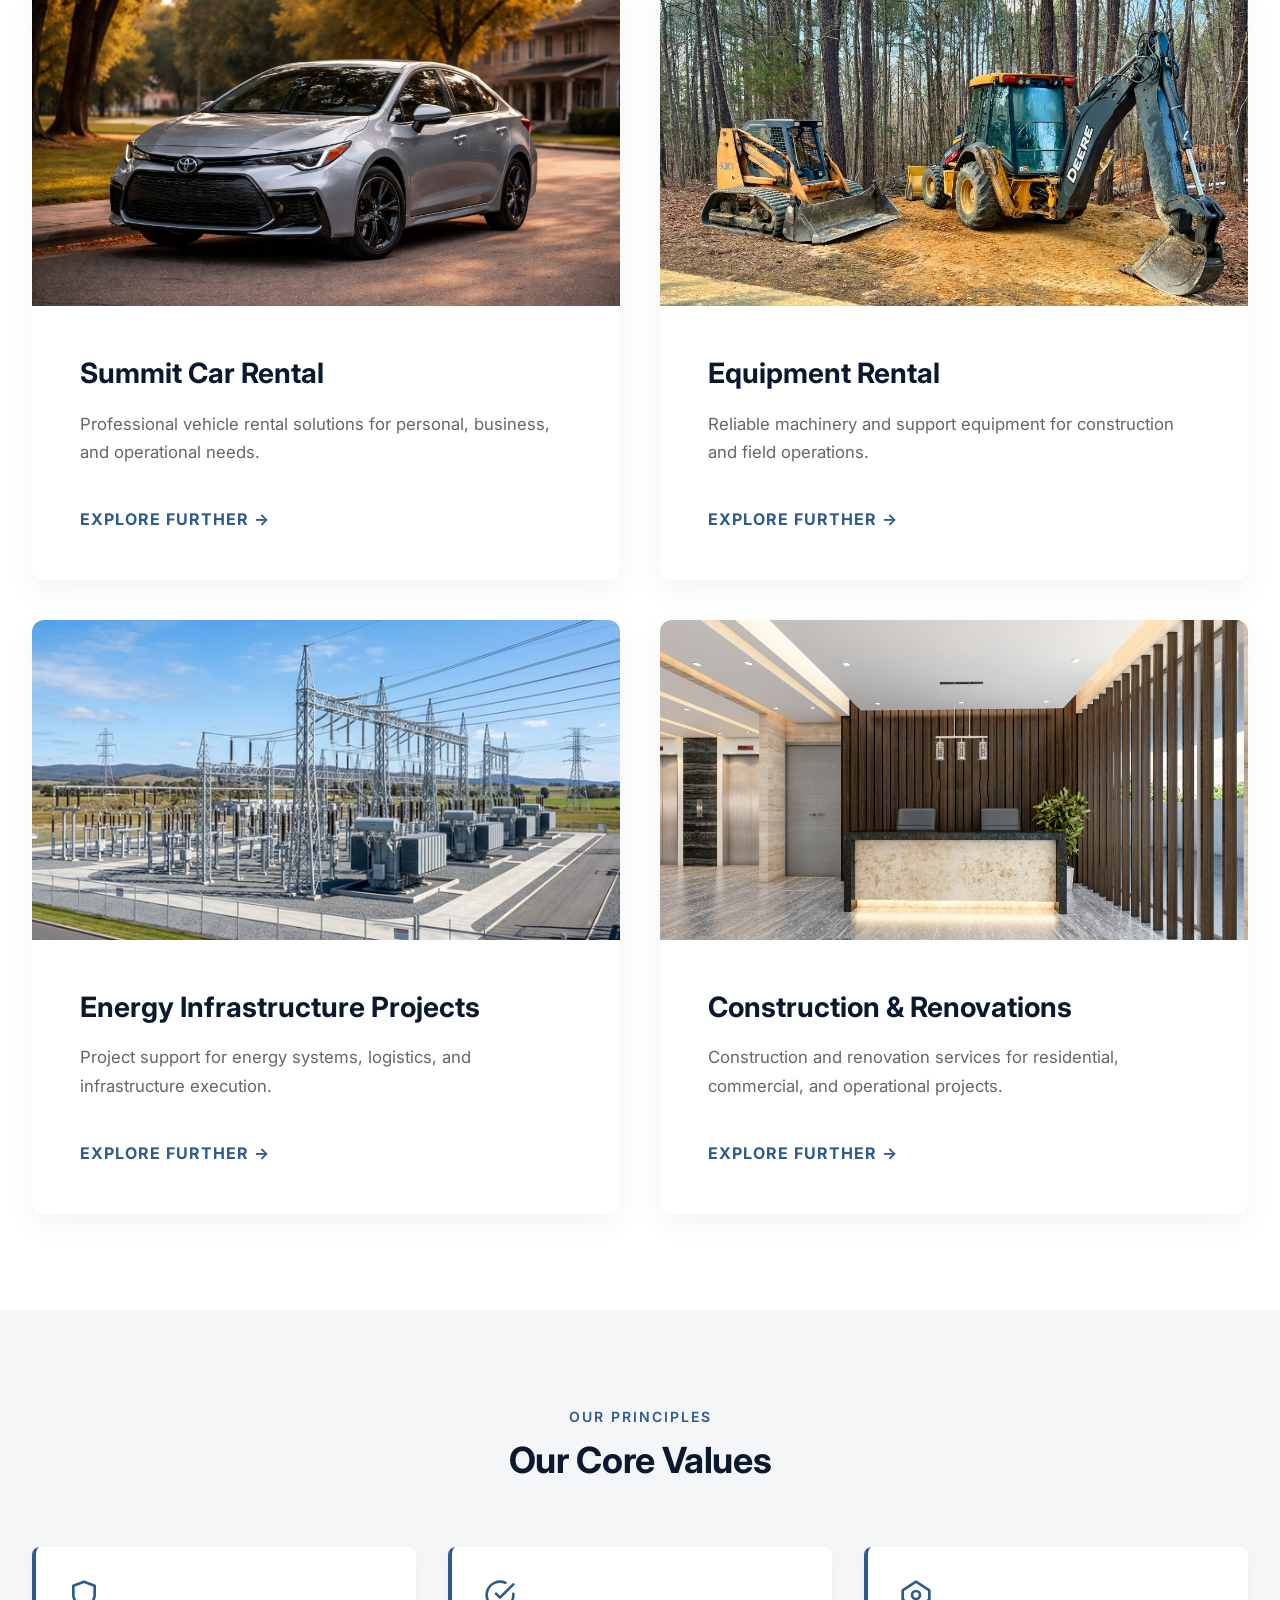
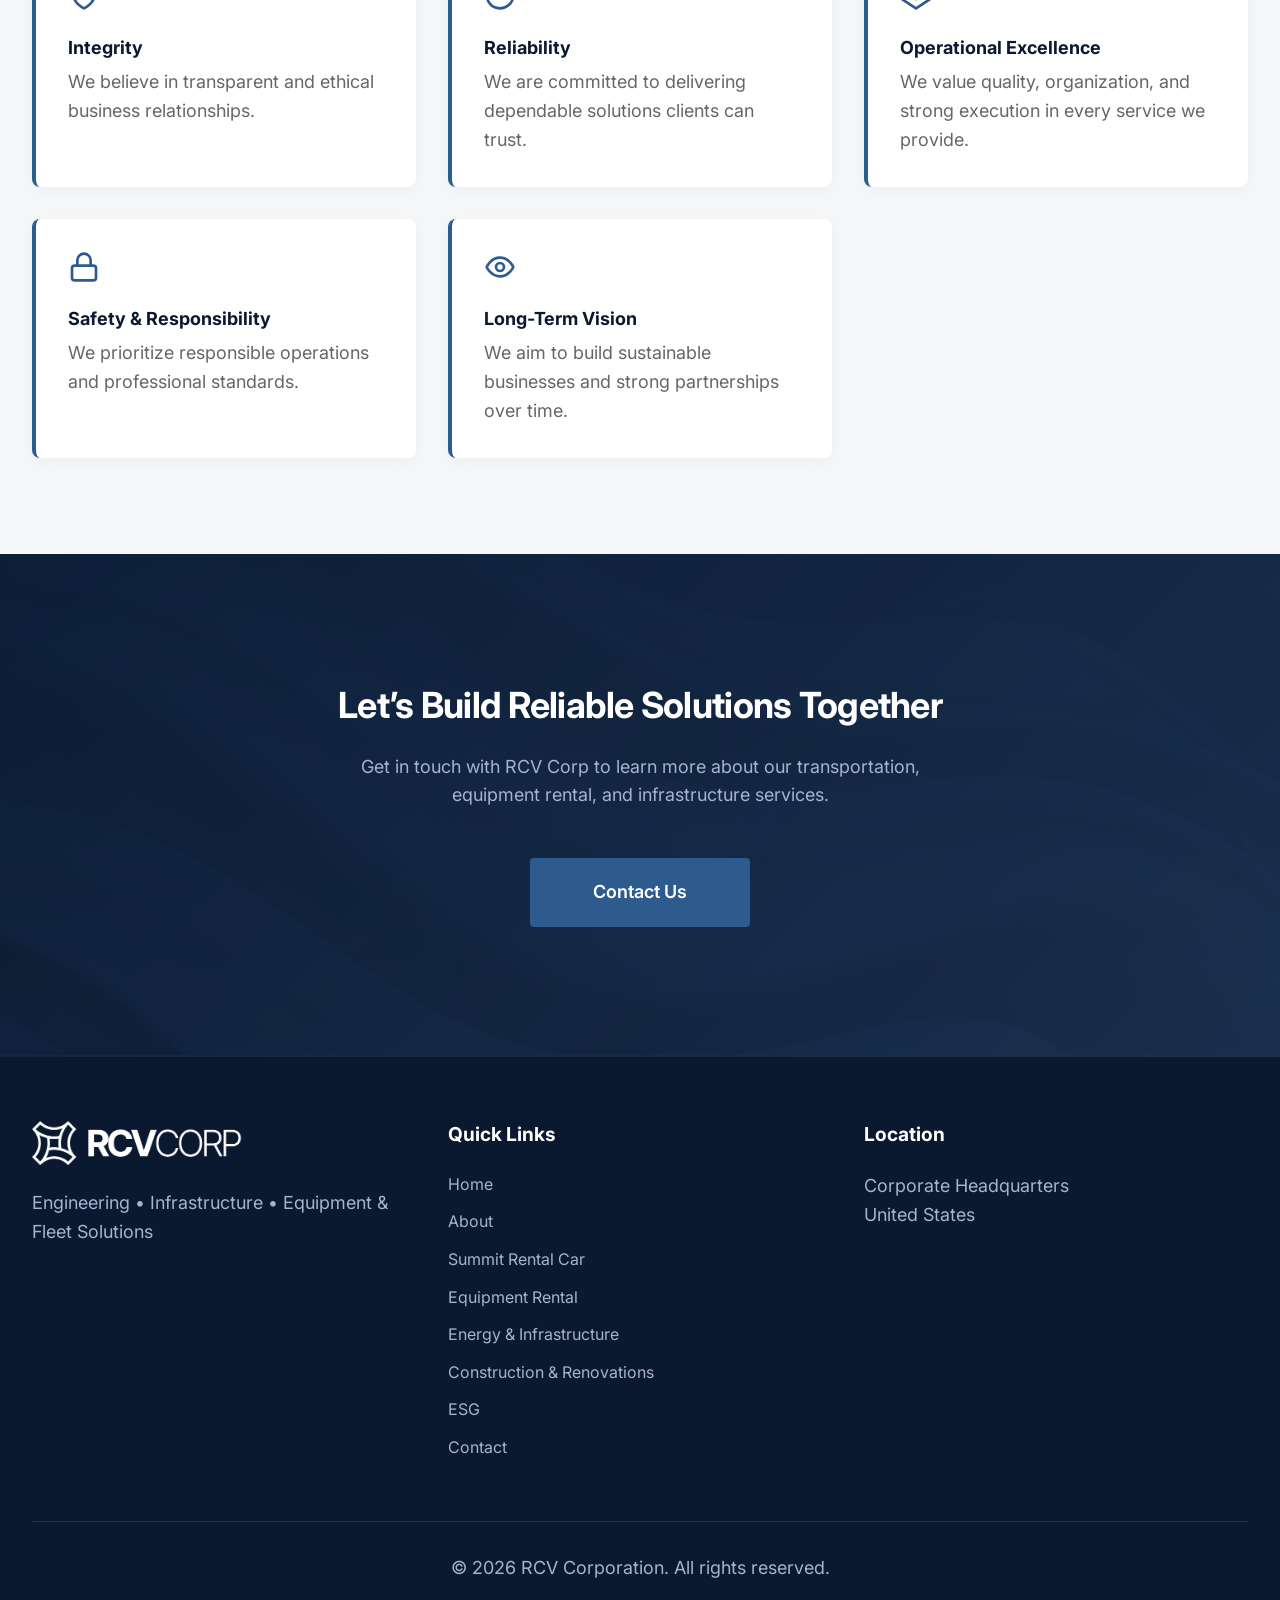
==== commit 7e64d4fb: "mar23 7:37pm" ====
--- a/index.html
+++ b/index.html
@@ -16,7 +16,7 @@
   <header>
     <div class="container nav-container">
       <a href="index.html" class="logo"><img src="images/logo-dark.png" alt="RCV Corp"></a>
-      <button class="mobile-menu-btn" aria-label="Toggle Menu">☰</button>
+      <button class="mobile-menu-btn" aria-label="Toggle Menu"><span></span><span></span><span></span></button>
       <nav class="nav-links">
         <a href="index.html" class="active" data-i18n="nav_home">Home</a>
         <a href="about.html" data-i18n="nav_about">About</a>
@@ -95,7 +95,7 @@
         <!-- Service: Summit Rental Car -->
         <div class="service-overview-card fade-in-up">
           <div class="service-overview-img-container">
-            <img src="images/service_fleet.jpg" alt="Summit Car Rental" class="service-overview-img">
+            <img src="images/fleet_sedan_orlando.jpg" alt="Summit Car Rental" class="service-overview-img">
           </div>
           <div class="service-overview-content">
             <h3 class="service-overview-title" data-i18n="srv_car_title">Summit Car Rental</h3>
@@ -113,7 +113,7 @@
         <!-- Service: Equipment Rental -->
         <div class="service-overview-card fade-in-up" style="transition-delay: 0.1s;">
           <div class="service-overview-img-container">
-            <img src="images/service_equip.png" alt="Equipment Rental" class="service-overview-img">
+            <img src="images/equip_mini_ex.jpg" alt="Equipment Rental" class="service-overview-img">
           </div>
           <div class="service-overview-content">
             <h3 class="service-overview-title" data-i18n="srv_equip_title">Equipment Rental</h3>
--- a/styles.css
+++ b/styles.css
@@ -142,6 +142,7 @@
   line-height: 1.6;
   text-wrap: balance;
 }
+
 
 
 /* Buttons */
@@ -323,9 +324,38 @@
   display: none;
   background: none;
   border: none;
-  font-size: 1.5rem;
   cursor: pointer;
-  color: var(--primary);
+  padding: 6px;
+  width: 36px;
+  height: 36px;
+  position: relative;
+  z-index: 1001;
+  flex-direction: column;
+  justify-content: center;
+  align-items: center;
+  gap: 5px;
+}
+
+.mobile-menu-btn span {
+  display: block;
+  width: 24px;
+  height: 2.5px;
+  background-color: var(--primary);
+  border-radius: 2px;
+  transition: transform 0.3s ease, opacity 0.3s ease;
+  transform-origin: center;
+}
+
+.mobile-menu-btn.active span:nth-child(1) {
+  transform: translateY(7.5px) rotate(45deg);
+}
+
+.mobile-menu-btn.active span:nth-child(2) {
+  opacity: 0;
+}
+
+.mobile-menu-btn.active span:nth-child(3) {
+  transform: translateY(-7.5px) rotate(-45deg);
 }
 
 /* Global Sections */
@@ -493,7 +523,7 @@
   }
 
   .mobile-menu-btn {
-    display: block;
+    display: flex;
   }
 
   .section-title {
@@ -664,11 +694,11 @@
   /* Specific fix for Who We Are section mobile order */
   .who-we-are .grid-2.align-center.gap-4 {
     display: flex;
-    flex-direction: column-reverse;
+    flex-direction: column;
   }
 
   .hero-home {
-    display: none !important;
+    display: block !important;
   }
 }
 
@@ -714,6 +744,10 @@
   cursor: pointer;
   margin-left: 1rem;
   transition: var(--transition);
+  display: flex;
+  align-items: center;
+  gap: 6px;
+  justify-content: center;
 }
 
 .lang-toggle:hover {
